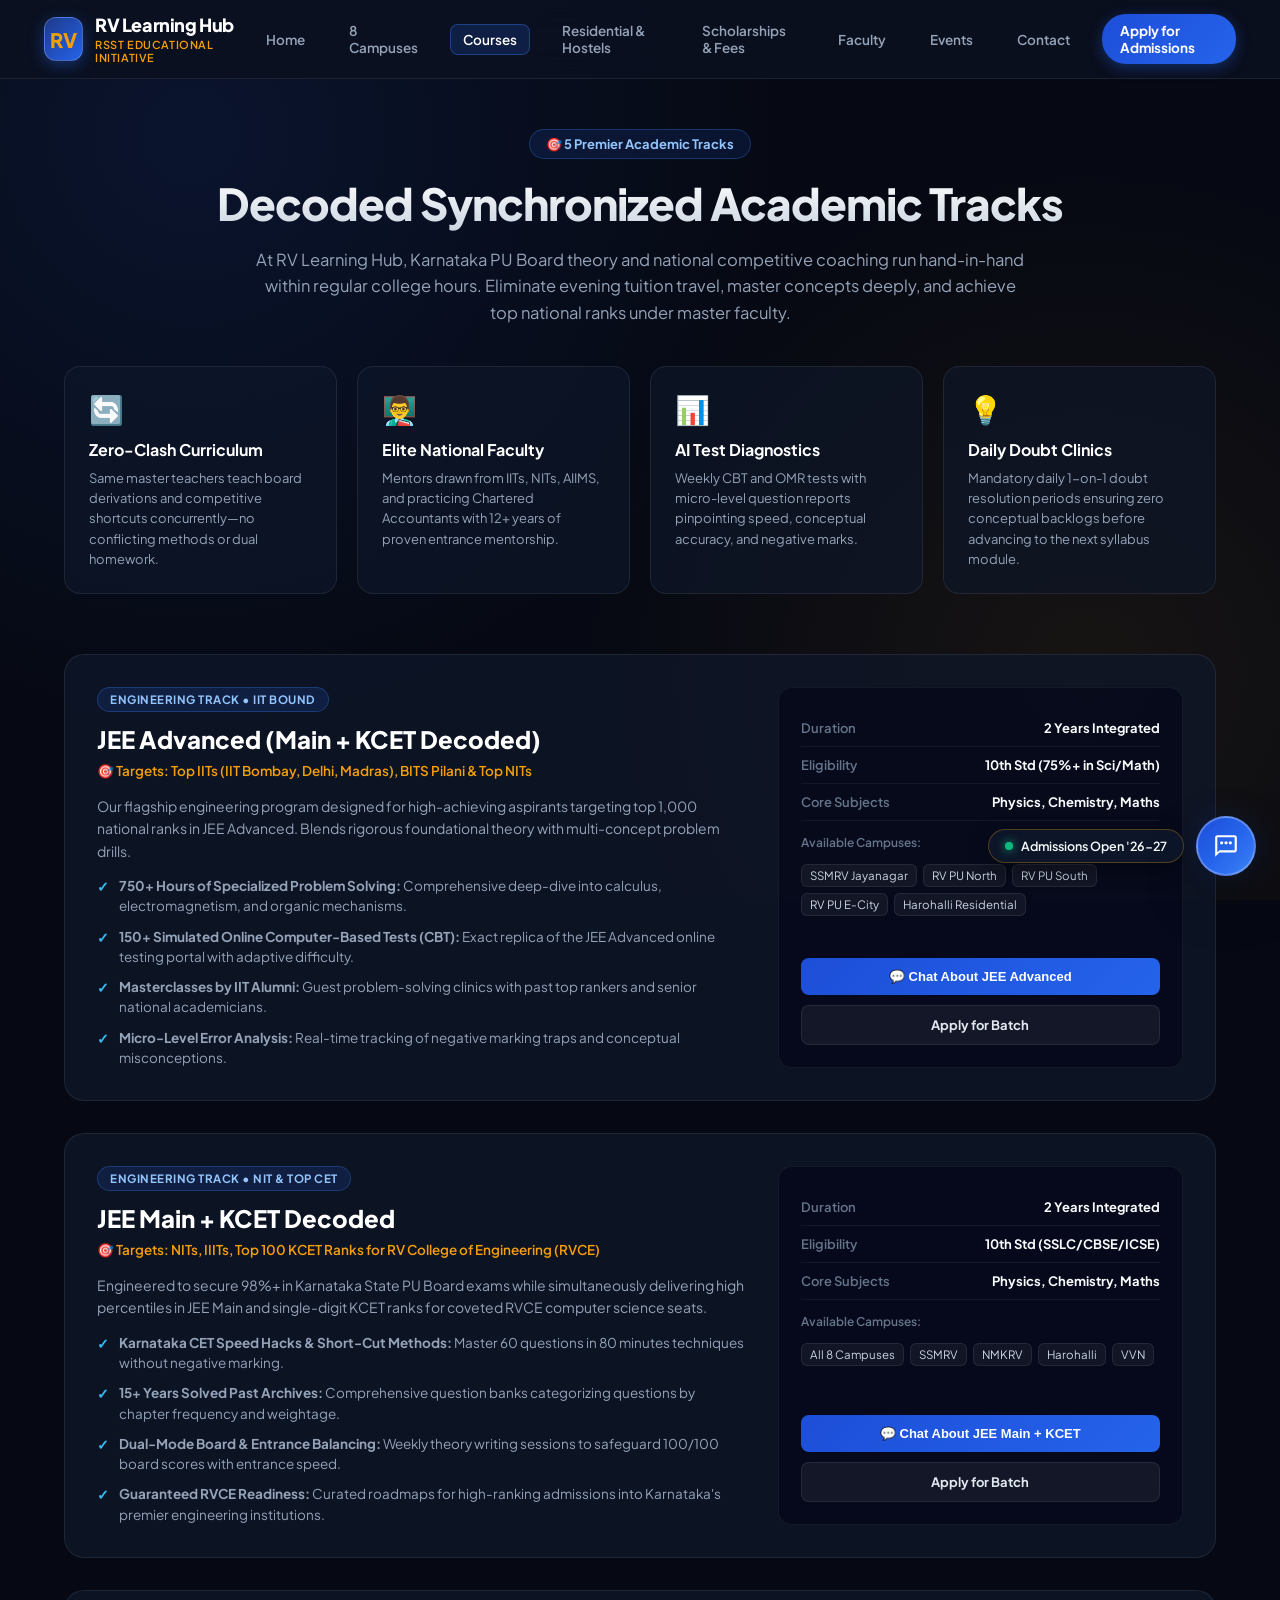
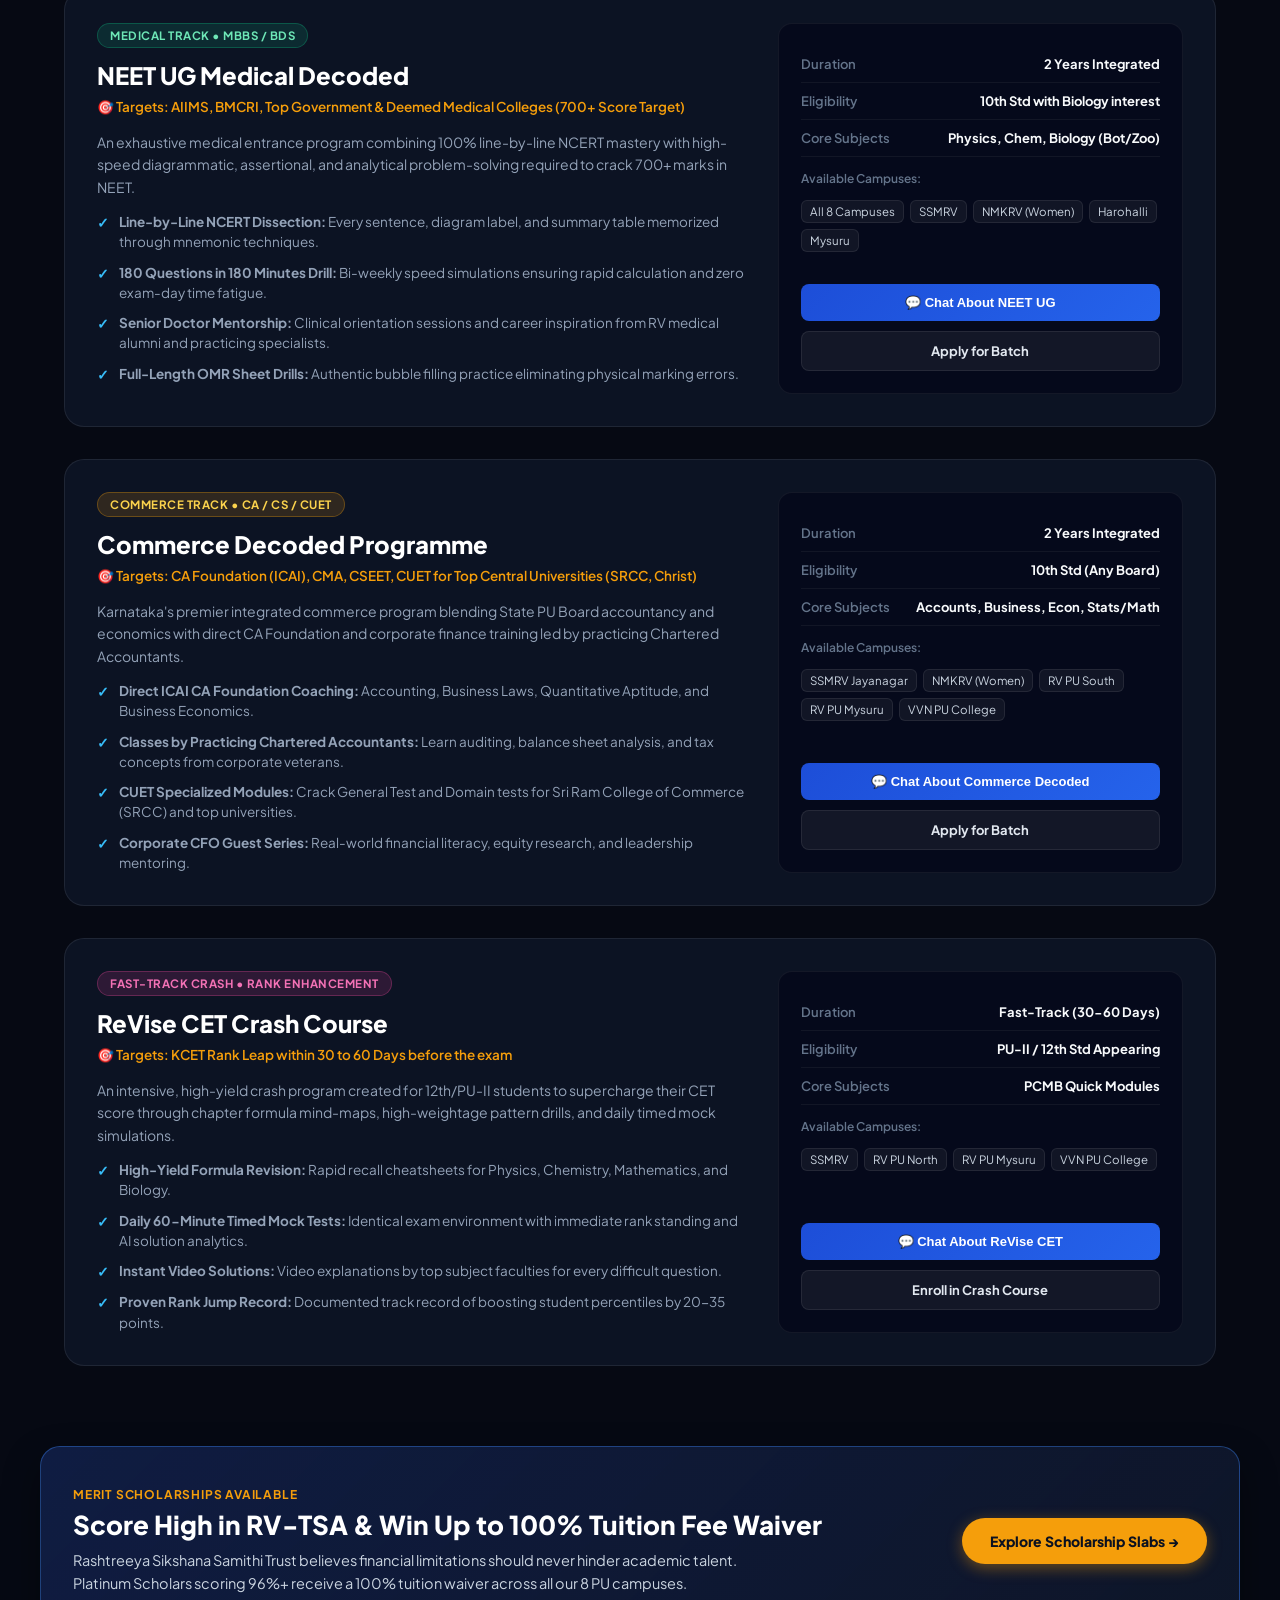
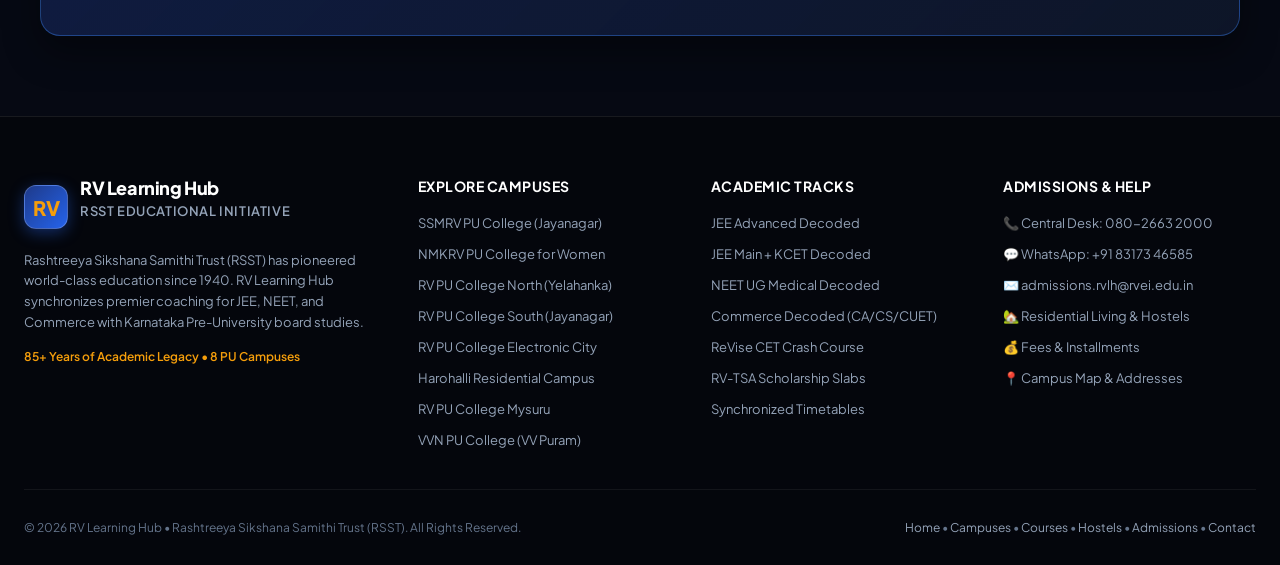
==== courses.html @ a3a0936d "RVLH Multi-Institute Chatbot - Complete build with 8 campuses, JEE/NEET/Commerce filtering, events, " ====
<!DOCTYPE html>
<html lang="en">
<head>
  <meta charset="UTF-8">
  <meta name="viewport" content="width=device-width, initial-scale=1.0">
  <title>Academic Coaching Tracks | RV Learning Hub (RSST)</title>
  <meta name="description" content="Explore RV Learning Hub integrated PU coaching tracks: JEE Advanced, JEE Main + KCET, NEET UG Medical, Commerce Decoded (CA/CS/CUET), and ReVise CET. Zero-clash synchronized curriculum across 8 PU campuses.">
  <link rel="preconnect" href="https://fonts.googleapis.com">
  <link rel="preconnect" href="https://fonts.gstatic.com" crossorigin>
  <link href="https://fonts.googleapis.com/css2?family=Plus+Jakarta+Sans:wght@300;400;500;600;700;800&display=swap" rel="stylesheet">
  
  <link rel="stylesheet" href="website-nav.css">
  <link rel="stylesheet" href="rvlh-chatbot.css?v=2.5">

  <style>
    * { margin: 0; padding: 0; box-sizing: border-box; }
    body {
      font-family: 'Plus Jakarta Sans', sans-serif;
      background: var(--site-bg);
      color: var(--site-text);
      min-height: 100vh;
      overflow-x: hidden;
    }

    .page-hero {
      max-width: 1200px;
      margin: 50px auto 30px auto;
      padding: 0 24px;
      text-align: center;
    }
    .page-hero-pill {
      display: inline-flex;
      align-items: center;
      gap: 8px;
      background: rgba(37, 99, 235, 0.12);
      border: 1px solid rgba(59, 130, 246, 0.3);
      color: #93c5fd;
      padding: 6px 16px;
      border-radius: 20px;
      font-size: 13px;
      font-weight: 700;
      margin-bottom: 16px;
    }
    .page-hero h1 {
      font-size: 44px;
      font-weight: 800;
      letter-spacing: -1px;
      margin-bottom: 16px;
      background: linear-gradient(180deg, #ffffff 0%, #cbd5e1 100%);
      -webkit-background-clip: text;
      -webkit-text-fill-color: transparent;
    }
    .page-hero p {
      max-width: 780px;
      margin: 0 auto;
      font-size: 16.5px;
      color: var(--site-text-muted);
      line-height: 1.6;
    }

    /* Pedagogy 4-Pillar Grid */
    .pedagogy-section {
      max-width: 1200px;
      margin: 40px auto 60px auto;
      padding: 0 24px;
    }
    .pedagogy-grid {
      display: grid;
      grid-template-columns: repeat(auto-fit, minmax(260px, 1fr));
      gap: 20px;
    }
    .pillar-card {
      background: rgba(15, 23, 42, 0.65);
      border: 1px solid var(--site-border);
      border-radius: 16px;
      padding: 24px;
      transition: all 0.25s ease;
    }
    .pillar-card:hover {
      border-color: rgba(59, 130, 246, 0.4);
      transform: translateY(-3px);
      box-shadow: 0 10px 25px rgba(0, 0, 0, 0.4);
    }
    .pillar-icon {
      font-size: 28px;
      margin-bottom: 12px;
    }
    .pillar-title {
      font-size: 16px;
      font-weight: 700;
      color: #fff;
      margin-bottom: 8px;
    }
    .pillar-desc {
      font-size: 13px;
      color: var(--site-text-muted);
      line-height: 1.55;
    }

    /* Courses List */
    .courses-section {
      max-width: 1200px;
      margin: 0 auto 80px auto;
      padding: 0 24px;
      display: flex;
      flex-direction: column;
      gap: 32px;
    }

    .course-card {
      background: rgba(15, 23, 42, 0.75);
      border: 1px solid var(--site-border);
      border-radius: 20px;
      padding: 32px;
      transition: all 0.3s ease;
      position: relative;
      overflow: hidden;
      display: grid;
      grid-template-columns: 1.6fr 1fr;
      gap: 32px;
    }
    .course-card:hover {
      border-color: rgba(59, 130, 246, 0.5);
      box-shadow: 0 16px 36px rgba(0, 0, 0, 0.5), 0 0 24px rgba(37, 99, 235, 0.15);
    }

    .course-badge-track {
      display: inline-flex;
      align-items: center;
      gap: 6px;
      padding: 4px 12px;
      border-radius: 20px;
      font-size: 11.5px;
      font-weight: 700;
      margin-bottom: 12px;
      text-transform: uppercase;
      letter-spacing: 0.5px;
    }
    .badge-engineering {
      background: rgba(37, 99, 235, 0.15);
      color: #93c5fd;
      border: 1px solid rgba(59, 130, 246, 0.3);
    }
    .badge-medical {
      background: rgba(16, 185, 129, 0.15);
      color: #6ee7b7;
      border: 1px solid rgba(16, 185, 129, 0.3);
    }
    .badge-commerce {
      background: rgba(245, 158, 11, 0.15);
      color: #fcd34d;
      border: 1px solid rgba(245, 158, 11, 0.3);
    }
    .badge-crash {
      background: rgba(236, 72, 153, 0.15);
      color: #f472b6;
      border: 1px solid rgba(236, 72, 153, 0.3);
    }

    .course-title {
      font-size: 24px;
      font-weight: 800;
      color: #fff;
      margin-bottom: 8px;
    }
    .course-targets {
      font-size: 13.5px;
      color: var(--site-accent);
      font-weight: 600;
      margin-bottom: 16px;
    }

    .feature-list {
      list-style: none;
      display: flex;
      flex-direction: column;
      gap: 10px;
      margin-top: 14px;
    }
    .feature-item {
      display: flex;
      align-items: flex-start;
      gap: 10px;
      font-size: 13.5px;
      color: var(--site-text-muted);
      line-height: 1.5;
    }
    .feature-bullet {
      color: #38bdf8;
      font-weight: 800;
      margin-top: 1px;
    }

    /* Course Sidebar Info */
    .course-sidebar {
      background: rgba(2, 6, 23, 0.6);
      border: 1px solid rgba(255, 255, 255, 0.06);
      border-radius: 14px;
      padding: 22px;
      display: flex;
      flex-direction: column;
      justify-content: space-between;
    }
    .meta-row {
      display: flex;
      justify-content: space-between;
      padding: 10px 0;
      border-bottom: 1px solid rgba(255, 255, 255, 0.05);
      font-size: 13px;
    }
    .meta-row:last-of-type { border-bottom: none; }
    .meta-label { color: var(--site-text-dim); font-weight: 600; }
    .meta-val { color: #f8fafc; font-weight: 700; text-align: right; }

    .campuses-tag-list {
      display: flex;
      flex-wrap: wrap;
      gap: 6px;
      margin: 14px 0;
    }
    .campus-mini-pill {
      background: rgba(255, 255, 255, 0.05);
      border: 1px solid rgba(255, 255, 255, 0.08);
      font-size: 11.5px;
      padding: 3px 8px;
      border-radius: 6px;
      color: #cbd5e1;
    }

    .course-action-buttons {
      display: flex;
      flex-direction: column;
      gap: 10px;
      margin-top: 18px;
    }
    .btn-course-chat {
      background: linear-gradient(135deg, #1d4ed8, #2563eb);
      color: #fff;
      padding: 11px;
      border-radius: 8px;
      font-size: 13px;
      font-weight: 700;
      border: none;
      cursor: pointer;
      display: flex;
      align-items: center;
      justify-content: center;
      gap: 8px;
      transition: all 0.2s;
    }
    .btn-course-chat:hover {
      background: linear-gradient(135deg, #2563eb, #3b82f6);
      box-shadow: 0 4px 14px rgba(37, 99, 235, 0.4);
    }
    .btn-course-apply {
      background: rgba(255, 255, 255, 0.06);
      border: 1px solid var(--site-border);
      color: #e2e8f0;
      padding: 11px;
      border-radius: 8px;
      font-size: 13px;
      font-weight: 700;
      text-decoration: none;
      text-align: center;
      transition: all 0.2s;
    }
    .btn-course-apply:hover {
      background: rgba(255, 255, 255, 0.12);
      color: #fff;
      border-color: rgba(255, 255, 255, 0.2);
    }

    /* Scholarship CTA Banner */
    .scholarship-banner {
      max-width: 1200px;
      margin: 40px auto 80px auto;
      padding: 40px 32px;
      background: linear-gradient(135deg, rgba(30, 58, 138, 0.4), rgba(15, 23, 42, 0.9));
      border: 1px solid rgba(59, 130, 246, 0.4);
      border-radius: 20px;
      display: flex;
      align-items: center;
      justify-content: space-between;
      gap: 24px;
      box-shadow: 0 16px 36px rgba(0, 0, 0, 0.4);
    }
    .scholarship-banner h3 {
      font-size: 26px;
      font-weight: 800;
      color: #fff;
      margin-bottom: 8px;
    }
    .scholarship-banner p {
      font-size: 14.5px;
      color: #cbd5e1;
      max-width: 700px;
      line-height: 1.6;
    }
    .btn-scholarship-cta {
      background: var(--site-accent);
      color: #0b1120;
      padding: 14px 28px;
      border-radius: 30px;
      font-weight: 800;
      text-decoration: none;
      font-size: 14px;
      white-space: nowrap;
      box-shadow: 0 4px 15px rgba(245, 158, 11, 0.4);
      transition: all 0.2s ease;
    }
    .btn-scholarship-cta:hover {
      background: #d97706;
      transform: translateY(-2px);
    }

    @media (max-width: 900px) {
      .course-card { grid-template-columns: 1fr; }
      .scholarship-banner { flex-direction: column; text-align: center; }
    }
    @media (max-width: 640px) {
      .page-hero h1 { font-size: 32px; }
      .course-card { padding: 20px; }
    }
  </style>
</head>
<body>

  <div class="ambient-bg"></div>

  <!-- Shared Header -->
  <header class="site-header">
    <div class="site-nav-container">
      <a href="index.html" class="site-logo-group">
        <div class="site-logo-badge">RV</div>
        <div class="site-logo-text">
          <div class="site-logo-title">RV Learning Hub</div>
          <p>RSST Educational Initiative</p>
        </div>
      </a>
      <nav class="site-nav-links">
        <a href="index.html" class="site-nav-link">Home</a>
        <a href="campuses.html" class="site-nav-link">8 Campuses</a>
        <a href="courses.html" class="site-nav-link active">Courses</a>
        <a href="hostels.html" class="site-nav-link">Residential & Hostels</a>
        <a href="admissions.html" class="site-nav-link">Scholarships & Fees</a>
        <a href="faculty.html" class="site-nav-link">Faculty</a>
        <a href="events.html" class="site-nav-link">Events</a>
        <a href="contact.html" class="site-nav-link">Contact</a>
        <a href="admissions.html#apply" class="site-nav-cta">Apply for Admissions</a>
      </nav>
      <button class="site-mobile-toggle" id="site-mobile-toggle" aria-label="Toggle Navigation">
        <svg width="22" height="22" viewBox="0 0 24 24" fill="none" stroke="currentColor" stroke-width="2.5"><line x1="3" y1="12" x2="21" y2="12"></line><line x1="3" y1="6" x2="21" y2="6"></line><line x1="3" y1="18" x2="21" y2="18"></line></svg>
      </button>
    </div>
  </header>

  <!-- Mobile Drawer -->
  <div class="site-mobile-drawer" id="site-mobile-drawer">
    <a href="index.html" class="site-nav-link">Home</a>
    <a href="campuses.html" class="site-nav-link">8 Campuses Directory</a>
    <a href="courses.html" class="site-nav-link active">Courses (JEE / NEET / Commerce)</a>
    <a href="hostels.html" class="site-nav-link">Residential & Hostels (Harohalli)</a>
    <a href="admissions.html" class="site-nav-link">Scholarships & Fees (RV-TSA)</a>
    <a href="faculty.html" class="site-nav-link">Faculty & Leadership</a>
    <a href="events.html" class="site-nav-link">Events & Calendar</a>
    <a href="contact.html" class="site-nav-link">Admissions Contact & Counseling</a>
    <a href="admissions.html#apply" class="site-nav-cta">Apply for Admissions</a>
  </div>

  <!-- Page Hero -->
  <section class="page-hero">
    <div class="page-hero-pill">
      <span>🎯 5 Premier Academic Tracks</span>
    </div>
    <h1>Decoded Synchronized Academic Tracks</h1>
    <p>
      At RV Learning Hub, Karnataka PU Board theory and national competitive coaching run hand-in-hand within regular college hours. 
      Eliminate evening tuition travel, master concepts deeply, and achieve top national ranks under master faculty.
    </p>
  </section>

  <!-- Pedagogy Pillars -->
  <section class="pedagogy-section">
    <div class="pedagogy-grid">
      <div class="pillar-card">
        <div class="pillar-icon">🔄</div>
        <div class="pillar-title">Zero-Clash Curriculum</div>
        <div class="pillar-desc">Same master teachers teach board derivations and competitive shortcuts concurrently—no conflicting methods or dual homework.</div>
      </div>
      <div class="pillar-card">
        <div class="pillar-icon">👨‍🏫</div>
        <div class="pillar-title">Elite National Faculty</div>
        <div class="pillar-desc">Mentors drawn from IITs, NITs, AIIMS, and practicing Chartered Accountants with 12+ years of proven entrance mentorship.</div>
      </div>
      <div class="pillar-card">
        <div class="pillar-icon">📊</div>
        <div class="pillar-title">AI Test Diagnostics</div>
        <div class="pillar-desc">Weekly CBT and OMR tests with micro-level question reports pinpointing speed, conceptual accuracy, and negative marks.</div>
      </div>
      <div class="pillar-card">
        <div class="pillar-icon">💡</div>
        <div class="pillar-title">Daily Doubt Clinics</div>
        <div class="pillar-desc">Mandatory daily 1-on-1 doubt resolution periods ensuring zero conceptual backlogs before advancing to the next syllabus module.</div>
      </div>
    </div>
  </section>

  <!-- Courses Container -->
  <section class="courses-section">

    <!-- 1. JEE Advanced Decoded -->
    <div class="course-card" id="jee_adv">
      <div>
        <span class="course-badge-track badge-engineering">Engineering Track &bull; IIT Bound</span>
        <h2 class="course-title">JEE Advanced (Main + KCET Decoded)</h2>
        <div class="course-targets">🎯 Targets: Top IITs (IIT Bombay, Delhi, Madras), BITS Pilani & Top NITs</div>
        <p style="font-size: 14px; color: var(--site-text-muted); line-height: 1.6;">
          Our flagship engineering program designed for high-achieving aspirants targeting top 1,000 national ranks in JEE Advanced. Blends rigorous foundational theory with multi-concept problem drills.
        </p>

        <ul class="feature-list">
          <li class="feature-item">
            <span class="feature-bullet">&#10003;</span>
            <span><strong>750+ Hours of Specialized Problem Solving:</strong> Comprehensive deep-dive into calculus, electromagnetism, and organic mechanisms.</span>
          </li>
          <li class="feature-item">
            <span class="feature-bullet">&#10003;</span>
            <span><strong>150+ Simulated Online Computer-Based Tests (CBT):</strong> Exact replica of the JEE Advanced online testing portal with adaptive difficulty.</span>
          </li>
          <li class="feature-item">
            <span class="feature-bullet">&#10003;</span>
            <span><strong>Masterclasses by IIT Alumni:</strong> Guest problem-solving clinics with past top rankers and senior national academicians.</span>
          </li>
          <li class="feature-item">
            <span class="feature-bullet">&#10003;</span>
            <span><strong>Micro-Level Error Analysis:</strong> Real-time tracking of negative marking traps and conceptual misconceptions.</span>
          </li>
        </ul>
      </div>

      <div class="course-sidebar">
        <div>
          <div class="meta-row">
            <span class="meta-label">Duration</span>
            <span class="meta-val">2 Years Integrated</span>
          </div>
          <div class="meta-row">
            <span class="meta-label">Eligibility</span>
            <span class="meta-val">10th Std (75%+ in Sci/Math)</span>
          </div>
          <div class="meta-row">
            <span class="meta-label">Core Subjects</span>
            <span class="meta-val">Physics, Chemistry, Maths</span>
          </div>
          <div style="margin-top: 14px; font-size: 12px; color: var(--site-text-dim); font-weight: 600;">Available Campuses:</div>
          <div class="campuses-tag-list">
            <span class="campus-mini-pill">SSMRV Jayanagar</span>
            <span class="campus-mini-pill">RV PU North</span>
            <span class="campus-mini-pill">RV PU South</span>
            <span class="campus-mini-pill">RV PU E-City</span>
            <span class="campus-mini-pill">Harohalli Residential</span>
          </div>
        </div>

        <div class="course-action-buttons">
          <button class="btn-course-chat" onclick="openChatWithCourse('jee_adv')">
            <span>💬 Chat About JEE Advanced</span>
          </button>
          <a href="admissions.html#apply" class="btn-course-apply">Apply for Batch</a>
        </div>
      </div>
    </div>

    <!-- 2. JEE Main + KCET Decoded -->
    <div class="course-card" id="jee_main">
      <div>
        <span class="course-badge-track badge-engineering">Engineering Track &bull; NIT & Top CET</span>
        <h2 class="course-title">JEE Main + KCET Decoded</h2>
        <div class="course-targets">🎯 Targets: NITs, IIITs, Top 100 KCET Ranks for RV College of Engineering (RVCE)</div>
        <p style="font-size: 14px; color: var(--site-text-muted); line-height: 1.6;">
          Engineered to secure 98%+ in Karnataka State PU Board exams while simultaneously delivering high percentiles in JEE Main and single-digit KCET ranks for coveted RVCE computer science seats.
        </p>

        <ul class="feature-list">
          <li class="feature-item">
            <span class="feature-bullet">&#10003;</span>
            <span><strong>Karnataka CET Speed Hacks & Short-Cut Methods:</strong> Master 60 questions in 80 minutes techniques without negative marking.</span>
          </li>
          <li class="feature-item">
            <span class="feature-bullet">&#10003;</span>
            <span><strong>15+ Years Solved Past Archives:</strong> Comprehensive question banks categorizing questions by chapter frequency and weightage.</span>
          </li>
          <li class="feature-item">
            <span class="feature-bullet">&#10003;</span>
            <span><strong>Dual-Mode Board & Entrance Balancing:</strong> Weekly theory writing sessions to safeguard 100/100 board scores with entrance speed.</span>
          </li>
          <li class="feature-item">
            <span class="feature-bullet">&#10003;</span>
            <span><strong>Guaranteed RVCE Readiness:</strong> Curated roadmaps for high-ranking admissions into Karnataka's premier engineering institutions.</span>
          </li>
        </ul>
      </div>

      <div class="course-sidebar">
        <div>
          <div class="meta-row">
            <span class="meta-label">Duration</span>
            <span class="meta-val">2 Years Integrated</span>
          </div>
          <div class="meta-row">
            <span class="meta-label">Eligibility</span>
            <span class="meta-val">10th Std (SSLC/CBSE/ICSE)</span>
          </div>
          <div class="meta-row">
            <span class="meta-label">Core Subjects</span>
            <span class="meta-val">Physics, Chemistry, Maths</span>
          </div>
          <div style="margin-top: 14px; font-size: 12px; color: var(--site-text-dim); font-weight: 600;">Available Campuses:</div>
          <div class="campuses-tag-list">
            <span class="campus-mini-pill">All 8 Campuses</span>
            <span class="campus-mini-pill">SSMRV</span>
            <span class="campus-mini-pill">NMKRV</span>
            <span class="campus-mini-pill">Harohalli</span>
            <span class="campus-mini-pill">VVN</span>
          </div>
        </div>

        <div class="course-action-buttons">
          <button class="btn-course-chat" onclick="openChatWithCourse('jee_main')">
            <span>💬 Chat About JEE Main + KCET</span>
          </button>
          <a href="admissions.html#apply" class="btn-course-apply">Apply for Batch</a>
        </div>
      </div>
    </div>

    <!-- 3. NEET UG Decoded -->
    <div class="course-card" id="neet_ug">
      <div>
        <span class="course-badge-track badge-medical">Medical Track &bull; MBBS / BDS</span>
        <h2 class="course-title">NEET UG Medical Decoded</h2>
        <div class="course-targets">🎯 Targets: AIIMS, BMCRI, Top Government & Deemed Medical Colleges (700+ Score Target)</div>
        <p style="font-size: 14px; color: var(--site-text-muted); line-height: 1.6;">
          An exhaustive medical entrance program combining 100% line-by-line NCERT mastery with high-speed diagrammatic, assertional, and analytical problem-solving required to crack 700+ marks in NEET.
        </p>

        <ul class="feature-list">
          <li class="feature-item">
            <span class="feature-bullet">&#10003;</span>
            <span><strong>Line-by-Line NCERT Dissection:</strong> Every sentence, diagram label, and summary table memorized through mnemonic techniques.</span>
          </li>
          <li class="feature-item">
            <span class="feature-bullet">&#10003;</span>
            <span><strong>180 Questions in 180 Minutes Drill:</strong> Bi-weekly speed simulations ensuring rapid calculation and zero exam-day time fatigue.</span>
          </li>
          <li class="feature-item">
            <span class="feature-bullet">&#10003;</span>
            <span><strong>Senior Doctor Mentorship:</strong> Clinical orientation sessions and career inspiration from RV medical alumni and practicing specialists.</span>
          </li>
          <li class="feature-item">
            <span class="feature-bullet">&#10003;</span>
            <span><strong>Full-Length OMR Sheet Drills:</strong> Authentic bubble filling practice eliminating physical marking errors.</span>
          </li>
        </ul>
      </div>

      <div class="course-sidebar">
        <div>
          <div class="meta-row">
            <span class="meta-label">Duration</span>
            <span class="meta-val">2 Years Integrated</span>
          </div>
          <div class="meta-row">
            <span class="meta-label">Eligibility</span>
            <span class="meta-val">10th Std with Biology interest</span>
          </div>
          <div class="meta-row">
            <span class="meta-label">Core Subjects</span>
            <span class="meta-val">Physics, Chem, Biology (Bot/Zoo)</span>
          </div>
          <div style="margin-top: 14px; font-size: 12px; color: var(--site-text-dim); font-weight: 600;">Available Campuses:</div>
          <div class="campuses-tag-list">
            <span class="campus-mini-pill">All 8 Campuses</span>
            <span class="campus-mini-pill">SSMRV</span>
            <span class="campus-mini-pill">NMKRV (Women)</span>
            <span class="campus-mini-pill">Harohalli</span>
            <span class="campus-mini-pill">Mysuru</span>
          </div>
        </div>

        <div class="course-action-buttons">
          <button class="btn-course-chat" onclick="openChatWithCourse('neet_ug')">
            <span>💬 Chat About NEET UG</span>
          </button>
          <a href="admissions.html#apply" class="btn-course-apply">Apply for Batch</a>
        </div>
      </div>
    </div>

    <!-- 4. Commerce Decoded Programme -->
    <div class="course-card" id="commerce">
      <div>
        <span class="course-badge-track badge-commerce">Commerce Track &bull; CA / CS / CUET</span>
        <h2 class="course-title">Commerce Decoded Programme</h2>
        <div class="course-targets">🎯 Targets: CA Foundation (ICAI), CMA, CSEET, CUET for Top Central Universities (SRCC, Christ)</div>
        <p style="font-size: 14px; color: var(--site-text-muted); line-height: 1.6;">
          Karnataka's premier integrated commerce program blending State PU Board accountancy and economics with direct CA Foundation and corporate finance training led by practicing Chartered Accountants.
        </p>

        <ul class="feature-list">
          <li class="feature-item">
            <span class="feature-bullet">&#10003;</span>
            <span><strong>Direct ICAI CA Foundation Coaching:</strong> Accounting, Business Laws, Quantitative Aptitude, and Business Economics.</span>
          </li>
          <li class="feature-item">
            <span class="feature-bullet">&#10003;</span>
            <span><strong>Classes by Practicing Chartered Accountants:</strong> Learn auditing, balance sheet analysis, and tax concepts from corporate veterans.</span>
          </li>
          <li class="feature-item">
            <span class="feature-bullet">&#10003;</span>
            <span><strong>CUET Specialized Modules:</strong> Crack General Test and Domain tests for Sri Ram College of Commerce (SRCC) and top universities.</span>
          </li>
          <li class="feature-item">
            <span class="feature-bullet">&#10003;</span>
            <span><strong>Corporate CFO Guest Series:</strong> Real-world financial literacy, equity research, and leadership mentoring.</span>
          </li>
        </ul>
      </div>

      <div class="course-sidebar">
        <div>
          <div class="meta-row">
            <span class="meta-label">Duration</span>
            <span class="meta-val">2 Years Integrated</span>
          </div>
          <div class="meta-row">
            <span class="meta-label">Eligibility</span>
            <span class="meta-val">10th Std (Any Board)</span>
          </div>
          <div class="meta-row">
            <span class="meta-label">Core Subjects</span>
            <span class="meta-val">Accounts, Business, Econ, Stats/Math</span>
          </div>
          <div style="margin-top: 14px; font-size: 12px; color: var(--site-text-dim); font-weight: 600;">Available Campuses:</div>
          <div class="campuses-tag-list">
            <span class="campus-mini-pill">SSMRV Jayanagar</span>
            <span class="campus-mini-pill">NMKRV (Women)</span>
            <span class="campus-mini-pill">RV PU South</span>
            <span class="campus-mini-pill">RV PU Mysuru</span>
            <span class="campus-mini-pill">VVN PU College</span>
          </div>
        </div>

        <div class="course-action-buttons">
          <button class="btn-course-chat" onclick="openChatWithCourse('commerce')">
            <span>💬 Chat About Commerce Decoded</span>
          </button>
          <a href="admissions.html#apply" class="btn-course-apply">Apply for Batch</a>
        </div>
      </div>
    </div>

    <!-- 5. ReVise CET Crash Course -->
    <div class="course-card" id="revise_cet">
      <div>
        <span class="course-badge-track badge-crash">Fast-Track Crash &bull; Rank Enhancement</span>
        <h2 class="course-title">ReVise CET Crash Course</h2>
        <div class="course-targets">🎯 Targets: KCET Rank Leap within 30 to 60 Days before the exam</div>
        <p style="font-size: 14px; color: var(--site-text-muted); line-height: 1.6;">
          An intensive, high-yield crash program created for 12th/PU-II students to supercharge their CET score through chapter formula mind-maps, high-weightage pattern drills, and daily timed mock simulations.
        </p>

        <ul class="feature-list">
          <li class="feature-item">
            <span class="feature-bullet">&#10003;</span>
            <span><strong>High-Yield Formula Revision:</strong> Rapid recall cheatsheets for Physics, Chemistry, Mathematics, and Biology.</span>
          </li>
          <li class="feature-item">
            <span class="feature-bullet">&#10003;</span>
            <span><strong>Daily 60-Minute Timed Mock Tests:</strong> Identical exam environment with immediate rank standing and AI solution analytics.</span>
          </li>
          <li class="feature-item">
            <span class="feature-bullet">&#10003;</span>
            <span><strong>Instant Video Solutions:</strong> Video explanations by top subject faculties for every difficult question.</span>
          </li>
          <li class="feature-item">
            <span class="feature-bullet">&#10003;</span>
            <span><strong>Proven Rank Jump Record:</strong> Documented track record of boosting student percentiles by 20-35 points.</span>
          </li>
        </ul>
      </div>

      <div class="course-sidebar">
        <div>
          <div class="meta-row">
            <span class="meta-label">Duration</span>
            <span class="meta-val">Fast-Track (30-60 Days)</span>
          </div>
          <div class="meta-row">
            <span class="meta-label">Eligibility</span>
            <span class="meta-val">PU-II / 12th Std Appearing</span>
          </div>
          <div class="meta-row">
            <span class="meta-label">Core Subjects</span>
            <span class="meta-val">PCMB Quick Modules</span>
          </div>
          <div style="margin-top: 14px; font-size: 12px; color: var(--site-text-dim); font-weight: 600;">Available Campuses:</div>
          <div class="campuses-tag-list">
            <span class="campus-mini-pill">SSMRV</span>
            <span class="campus-mini-pill">RV PU North</span>
            <span class="campus-mini-pill">RV PU Mysuru</span>
            <span class="campus-mini-pill">VVN PU College</span>
          </div>
        </div>

        <div class="course-action-buttons">
          <button class="btn-course-chat" onclick="openChatWithCourse('revise_cet')">
            <span>💬 Chat About ReVise CET</span>
          </button>
          <a href="admissions.html#apply" class="btn-course-apply">Enroll in Crash Course</a>
        </div>
      </div>
    </div>

  </section>

  <!-- Scholarship CTA Banner -->
  <section class="scholarship-banner">
    <div>
      <div style="font-size: 12px; font-weight: 700; color: var(--site-accent); text-transform: uppercase; letter-spacing: 0.8px; margin-bottom: 6px;">
        Merit Scholarships Available
      </div>
      <h3>Score High in RV-TSA & Win Up to 100% Tuition Fee Waiver</h3>
      <p>
        Rashtreeya Sikshana Samithi Trust believes financial limitations should never hinder academic talent. 
        Platinum Scholars scoring 96%+ receive a 100% tuition waiver across all our 8 PU campuses.
      </p>
    </div>
    <a href="admissions.html#scholarships" class="btn-scholarship-cta">Explore Scholarship Slabs &rarr;</a>
  </section>

  <!-- Unified Footer -->
  <footer class="site-footer">
    <div class="site-footer-container">
      <div class="site-footer-brand">
        <div class="site-logo-group" style="margin-bottom: 12px;">
          <div class="site-logo-badge">RV</div>
          <div class="site-logo-text">
            <div class="site-logo-title">RV Learning Hub</div>
            <p>RSST Educational Initiative</p>
          </div>
        </div>
        <p>
          Rashtreeya Sikshana Samithi Trust (RSST) has pioneered world-class education since 1940. 
          RV Learning Hub synchronizes premier coaching for JEE, NEET, and Commerce with Karnataka Pre-University board studies.
        </p>
        <div class="site-footer-trust">85+ Years of Academic Legacy &bull; 8 PU Campuses</div>
      </div>
      <div class="site-footer-col">
        <h5>Explore Campuses</h5>
        <ul>
          <li><a href="campuses.html#ssmrv">SSMRV PU College (Jayanagar)</a></li>
          <li><a href="campuses.html#nmkrv">NMKRV PU College for Women</a></li>
          <li><a href="campuses.html#rv_north">RV PU College North (Yelahanka)</a></li>
          <li><a href="campuses.html#rv_south">RV PU College South (Jayanagar)</a></li>
          <li><a href="campuses.html#rv_ecity">RV PU College Electronic City</a></li>
          <li><a href="campuses.html#rv_harohalli">Harohalli Residential Campus</a></li>
          <li><a href="campuses.html#rv_mysuru">RV PU College Mysuru</a></li>
          <li><a href="campuses.html#vvn">VVN PU College (VV Puram)</a></li>
        </ul>
      </div>
      <div class="site-footer-col">
        <h5>Academic Tracks</h5>
        <ul>
          <li><a href="courses.html#jee_adv">JEE Advanced Decoded</a></li>
          <li><a href="courses.html#jee_main">JEE Main + KCET Decoded</a></li>
          <li><a href="courses.html#neet_ug">NEET UG Medical Decoded</a></li>
          <li><a href="courses.html#commerce">Commerce Decoded (CA/CS/CUET)</a></li>
          <li><a href="courses.html#revise_cet">ReVise CET Crash Course</a></li>
          <li><a href="admissions.html#scholarships">RV-TSA Scholarship Slabs</a></li>
          <li><a href="hostels.html#schedule">Synchronized Timetables</a></li>
        </ul>
      </div>
      <div class="site-footer-col">
        <h5>Admissions & Help</h5>
        <ul>
          <li><a href="tel:08026632000">📞 Central Desk: 080-2663 2000</a></li>
          <li><a href="https://wa.me/918317346585">💬 WhatsApp: +91 83173 46585</a></li>
          <li><a href="mailto:admissions.rvlh@rvei.edu.in">✉️ admissions.rvlh@rvei.edu.in</a></li>
          <li><a href="hostels.html">🏡 Residential Living & Hostels</a></li>
          <li><a href="admissions.html">💰 Fees & Installments</a></li>
          <li><a href="contact.html">📍 Campus Map & Addresses</a></li>
        </ul>
      </div>
    </div>
    <div class="site-footer-bottom">
      <div>&copy; 2026 RV Learning Hub &bull; Rashtreeya Sikshana Samithi Trust (RSST). All Rights Reserved.</div>
      <div>
        <a href="index.html">Home</a> &bull;
        <a href="campuses.html">Campuses</a> &bull;
        <a href="courses.html">Courses</a> &bull;
        <a href="hostels.html">Hostels</a> &bull;
        <a href="admissions.html">Admissions</a> &bull;
        <a href="contact.html">Contact</a>
      </div>
    </div>
  </footer>

  <!-- Scripts -->
  <script src="website-nav.js"></script>

  <!-- RVLH Chatbot Widget Scripts -->
  <script src="rvlh-knowledge-base.js?v=2.5"></script>
  <script src="telemetry.js?v=2.5"></script>
  <script src="rvlh-engine.js?v=2.5"></script>
  <script src="rvlh-chatbot.js?v=2.5"></script>

</body>
</html>
---- website-nav.css ----
/* ==========================================================================
   RVLH Website Common Navigation & Footer Stylesheet
   Executive Dark Theme with High-Contrast Typography & Glassmorphism
   ========================================================================== */

:root {
  --site-primary: #2563eb;
  --site-primary-hover: #1d4ed8;
  --site-accent: #f59e0b;
  --site-accent-hover: #d97706;
  --site-bg: #060913;
  --site-surface: #0b1120;
  --site-card: rgba(17, 24, 39, 0.7);
  --site-border: rgba(255, 255, 255, 0.08);
  --site-text: #f8fafc;
  --site-text-muted: #94a3b8;
  --site-text-dim: #64748b;
}

/* --- Ambient Glow Background --- */
.ambient-bg {
  position: fixed;
  top: 0; left: 0; width: 100%; height: 100%;
  z-index: -1;
  background: 
    radial-gradient(circle at 15% 15%, rgba(37, 99, 235, 0.12) 0%, transparent 45%),
    radial-gradient(circle at 85% 75%, rgba(245, 158, 11, 0.07) 0%, transparent 40%),
    #060913;
  pointer-events: none;
}

/* --- Sticky Header Navigation --- */
header.site-header {
  border-bottom: 1px solid var(--site-border);
  background: rgba(11, 17, 32, 0.92);
  backdrop-filter: blur(16px);
  position: sticky;
  top: 0;
  z-index: 1000;
  transition: all 0.25s ease;
}

.site-nav-container {
  max-width: 1240px;
  margin: 0 auto;
  padding: 14px 24px;
  display: flex;
  align-items: center;
  justify-content: space-between;
}

.site-logo-group {
  display: flex;
  align-items: center;
  gap: 12px;
  text-decoration: none;
  color: var(--site-text);
}

.site-logo-badge {
  width: 44px;
  height: 44px;
  background: linear-gradient(135deg, #1e3a8a, #2563eb);
  border-radius: 12px;
  display: flex;
  align-items: center;
  justify-content: center;
  font-weight: 800;
  color: var(--site-accent);
  font-size: 20px;
  box-shadow: 0 4px 15px rgba(37, 99, 235, 0.4);
  border: 1px solid rgba(255, 255, 255, 0.2);
}

.site-logo-text h1, .site-logo-text .site-logo-title {
  font-size: 18px;
  font-weight: 800;
  letter-spacing: -0.4px;
  color: #fff;
  line-height: 1.2;
}

.site-logo-text p {
  font-size: 11px;
  color: var(--site-accent);
  font-weight: 600;
  text-transform: uppercase;
  letter-spacing: 0.6px;
  line-height: 1.2;
  margin-top: 2px;
}

/* Nav Links */
.site-nav-links {
  display: flex;
  align-items: center;
  gap: 20px;
}

.site-nav-link {
  color: var(--site-text-muted);
  text-decoration: none;
  font-size: 13.5px;
  font-weight: 600;
  transition: all 0.2s ease;
  padding: 6px 12px;
  border-radius: 8px;
}

.site-nav-link:hover {
  color: #fff;
  background: rgba(255, 255, 255, 0.05);
}

.site-nav-link.active {
  color: #fff;
  background: rgba(37, 99, 235, 0.18);
  border: 1px solid rgba(59, 130, 246, 0.35);
}

.site-nav-cta {
  background: linear-gradient(135deg, #1d4ed8, #2563eb);
  color: #fff !important;
  padding: 8px 18px;
  border-radius: 24px;
  font-size: 13.5px;
  font-weight: 700;
  text-decoration: none;
  transition: all 0.2s ease;
  box-shadow: 0 4px 14px rgba(37, 99, 235, 0.35);
  display: inline-flex;
  align-items: center;
  gap: 6px;
}

.site-nav-cta:hover {
  background: linear-gradient(135deg, #2563eb, #3b82f6);
  transform: translateY(-1px);
  box-shadow: 0 6px 20px rgba(37, 99, 235, 0.5);
}

/* Mobile Hamburger Toggle */
.site-mobile-toggle {
  display: none;
  background: transparent;
  border: 1px solid var(--site-border);
  border-radius: 8px;
  width: 40px;
  height: 40px;
  color: #fff;
  cursor: pointer;
  align-items: center;
  justify-content: center;
}

/* Mobile Drawer Overlay */
.site-mobile-drawer {
  position: fixed;
  top: 72px;
  left: 0;
  width: 100%;
  background: rgba(11, 17, 32, 0.98);
  backdrop-filter: blur(20px);
  border-bottom: 1px solid var(--site-border);
  padding: 20px 24px;
  display: flex;
  flex-direction: column;
  gap: 12px;
  transform: translateY(-120%);
  transition: transform 0.3s cubic-bezier(0.16, 1, 0.3, 1);
  z-index: 999;
}

.site-mobile-drawer.open {
  transform: translateY(0);
}

.site-mobile-drawer .site-nav-link {
  font-size: 15px;
  padding: 10px 14px;
  display: block;
}

.site-mobile-drawer .site-nav-cta {
  text-align: center;
  justify-content: center;
  margin-top: 8px;
}

/* --- Unified Footer --- */
footer.site-footer {
  border-top: 1px solid var(--site-border);
  background: #04060c;
  padding: 60px 24px 30px 24px;
  margin-top: 80px;
}

.site-footer-container {
  max-width: 1240px;
  margin: 0 auto;
  display: grid;
  grid-template-columns: 1.4fr 1fr 1fr 1fr;
  gap: 40px;
  padding-bottom: 40px;
  border-bottom: 1px solid rgba(255, 255, 255, 0.06);
}

.site-footer-brand h4 {
  font-size: 18px;
  font-weight: 800;
  color: #fff;
  margin-bottom: 8px;
}

.site-footer-brand p {
  font-size: 13px;
  color: var(--site-text-muted);
  line-height: 1.6;
  margin-bottom: 16px;
}

.site-footer-trust {
  font-size: 12px;
  color: var(--site-accent);
  font-weight: 600;
}

.site-footer-col h5 {
  font-size: 14px;
  font-weight: 700;
  color: #fff;
  text-transform: uppercase;
  letter-spacing: 0.5px;
  margin-bottom: 16px;
}

.site-footer-col ul {
  list-style: none;
  display: flex;
  flex-direction: column;
  gap: 10px;
}

.site-footer-col a {
  color: var(--site-text-muted);
  text-decoration: none;
  font-size: 13px;
  transition: color 0.2s ease;
}

.site-footer-col a:hover {
  color: var(--site-primary-light);
}

.site-footer-bottom {
  max-width: 1240px;
  margin: 30px auto 0 auto;
  display: flex;
  align-items: center;
  justify-content: space-between;
  font-size: 12px;
  color: var(--site-text-dim);
}

.site-footer-bottom a {
  color: var(--site-text-muted);
  text-decoration: none;
}
.site-footer-bottom a:hover {
  color: #fff;
}

@media (max-width: 960px) {
  .site-nav-links { display: none; }
  .site-mobile-toggle { display: flex; }
  .site-footer-container {
    grid-template-columns: 1fr 1fr;
    gap: 30px;
  }
}

@media (max-width: 640px) {
  .site-footer-container {
    grid-template-columns: 1fr;
    gap: 30px;
  }
  .site-footer-bottom {
    flex-direction: column;
    gap: 12px;
    text-align: center;
  }
}
---- rvlh-chatbot.css ----
/* ==========================================================================
   RVLH Multi-Institute Chatbot Styling - Executive RSST Pro Edition
   Brand Colors: Midnight Obsidian (#060913), Royal Blue (#2563eb), Gold (#f59e0b)
   Features: Glassmorphism, Zero-Scrollbar Card Carousel with Nav Arrows,
             Frosted Action Chips, Widescreen Command Center, Rich Markdown
   ========================================================================== */

@import url('https://fonts.googleapis.com/css2?family=Plus+Jakarta+Sans:wght@300;400;500;600;700;800&display=swap');

:root {
  --rvlh-primary: #2563eb;
  --rvlh-primary-hover: #1d4ed8;
  --rvlh-primary-light: #60a5fa;
  --rvlh-primary-glow: rgba(37, 99, 235, 0.35);
  
  --rvlh-accent: #f59e0b;
  --rvlh-accent-hover: #d97706;
  --rvlh-accent-light: #fbbf24;
  --rvlh-accent-glow: rgba(245, 158, 11, 0.25);
  
  --rvlh-bg-deep: #060913;
  --rvlh-bg-surface: #0b1120;
  --rvlh-bg-card: rgba(17, 24, 39, 0.8);
  --rvlh-bg-card-hover: rgba(30, 41, 59, 0.85);
  
  --rvlh-border: rgba(255, 255, 255, 0.09);
  --rvlh-border-hover: rgba(255, 255, 255, 0.2);
  --rvlh-border-active: rgba(59, 130, 246, 0.5);
  
  --rvlh-text: #f8fafc;
  --rvlh-text-muted: #94a3b8;
  --rvlh-text-dim: #64748b;
  
  --rvlh-success: #10b981;
  --rvlh-danger: #ef4444;
  
  --rvlh-shadow: 0 25px 60px -15px rgba(0, 0, 0, 0.8), 0 0 35px rgba(37, 99, 235, 0.15);
  --rvlh-radius: 20px;
}

#rvlh-widget-root *,
#rvlh-widget-root *::before,
#rvlh-widget-root *::after {
  box-sizing: border-box;
  font-family: 'Plus Jakarta Sans', system-ui, -apple-system, sans-serif;
}

#rvlh-widget-root h1,
#rvlh-widget-root h2,
#rvlh-widget-root h3,
#rvlh-widget-root h4,
#rvlh-widget-root button,
#rvlh-widget-root input,
#rvlh-widget-root form {
  margin: 0;
  padding: 0;
}

/* ==========================================================================
   1. Floating Action Launcher Button (FAB)
   ========================================================================== */
.rvlh-fab-container {
  position: fixed;
  bottom: 24px;
  right: 24px;
  z-index: 999990;
  display: flex;
  align-items: center;
  gap: 12px;
  transition: all 0.25s cubic-bezier(0.16, 1, 0.3, 1);
}

body.rvlh-chat-open .rvlh-fab-container {
  opacity: 0;
  pointer-events: none;
  transform: scale(0.85);
}

.rvlh-fab-badge {
  background: rgba(15, 23, 42, 0.92);
  backdrop-filter: blur(14px);
  color: var(--rvlh-text);
  padding: 8px 16px;
  border-radius: 30px;
  font-size: 12.5px;
  font-weight: 600;
  border: 1px solid rgba(245, 158, 11, 0.3);
  box-shadow: 0 6px 20px rgba(0, 0, 0, 0.35);
  display: flex;
  align-items: center;
  gap: 8px;
  cursor: pointer;
  animation: rvlhSlideIn 0.4s cubic-bezier(0.16, 1, 0.3, 1);
  transition: all 0.25s ease;
  user-select: none;
}

.rvlh-fab-badge:hover {
  transform: translateY(-2px);
  border-color: var(--rvlh-accent);
  box-shadow: 0 8px 25px var(--rvlh-accent-glow);
}

.rvlh-fab-badge-dot {
  width: 8px;
  height: 8px;
  background: var(--rvlh-success);
  border-radius: 50%;
  box-shadow: 0 0 10px var(--rvlh-success);
  animation: rvlhPulse 2s infinite;
}

.rvlh-fab-btn {
  width: 60px;
  height: 60px;
  border-radius: 50%;
  background: linear-gradient(135deg, #1d4ed8, #2563eb, #3b82f6);
  border: 2px solid rgba(255, 255, 255, 0.25);
  color: #fff;
  display: flex;
  align-items: center;
  justify-content: center;
  cursor: pointer;
  box-shadow: var(--rvlh-shadow);
  transition: all 0.3s cubic-bezier(0.34, 1.56, 0.64, 1);
  position: relative;
  outline: none;
}

.rvlh-fab-btn:hover {
  transform: scale(1.08) translateY(-2px);
  box-shadow: 0 18px 36px rgba(37, 99, 235, 0.5);
}

.rvlh-fab-btn svg {
  width: 26px;
  height: 26px;
  fill: currentColor;
  transition: transform 0.25s ease;
}

/* ==========================================================================
   2. Main Chat Container Window
   ========================================================================== */
.rvlh-chat-window {
  position: fixed;
  bottom: 24px;
  right: 24px;
  width: 440px;
  height: 640px;
  max-height: calc(100vh - 40px);
  background: radial-gradient(130% 120% at 50% 0%, #0d1527 0%, #060913 100%);
  border-radius: var(--rvlh-radius);
  border: 1px solid var(--rvlh-border);
  box-shadow: 0 25px 60px rgba(0, 0, 0, 0.7), 0 0 35px rgba(37, 99, 235, 0.18);
  display: flex;
  flex-direction: column;
  overflow: hidden;
  z-index: 999999;
  opacity: 0;
  pointer-events: none;
  transform: translateY(18px) scale(0.97);
  transition: all 0.35s cubic-bezier(0.16, 1, 0.3, 1);
  backdrop-filter: blur(20px);
}

.rvlh-chat-window.open {
  opacity: 1;
  pointer-events: auto;
  transform: translateY(0) scale(1);
}

/* Widescreen Command Center Mode */
.rvlh-chat-window.expanded {
  width: 820px;
  height: 720px;
  max-height: calc(100vh - 40px);
  bottom: 24px;
  right: 24px;
}

/* ==========================================================================
   3. Header Section
   ========================================================================== */
.rvlh-chat-header {
  padding: 16px 20px;
  background: rgba(11, 17, 32, 0.95);
  backdrop-filter: blur(16px);
  border-bottom: 1px solid var(--rvlh-border);
  display: flex;
  align-items: center;
  justify-content: space-between;
  flex-shrink: 0;
}

.rvlh-header-info {
  display: flex;
  align-items: center;
  gap: 14px;
}

.rvlh-header-avatar {
  width: 44px;
  height: 44px;
  border-radius: 12px;
  background: linear-gradient(135deg, #1e3a8a, #2563eb);
  display: flex;
  align-items: center;
  justify-content: center;
  color: var(--rvlh-accent);
  font-weight: 800;
  font-size: 18px;
  border: 1px solid rgba(255, 255, 255, 0.2);
  box-shadow: 0 4px 14px rgba(37, 99, 235, 0.35);
  position: relative;
  flex-shrink: 0;
}

.rvlh-avatar-pulse {
  position: absolute;
  bottom: -2px;
  right: -2px;
  width: 11px;
  height: 11px;
  background: var(--rvlh-success);
  border-radius: 50%;
  border: 2px solid #0b1120;
  box-shadow: 0 0 8px var(--rvlh-success);
}

.rvlh-header-text {
  display: flex;
  flex-direction: column;
  gap: 2px;
}

.rvlh-title-row {
  display: flex;
  align-items: center;
  gap: 7px;
}

.rvlh-title-row h3 {
  color: var(--rvlh-text);
  font-size: 15.5px;
  font-weight: 700;
  letter-spacing: -0.2px;
  line-height: 1.2;
}

.rvlh-verified-badge {
  display: inline-flex;
  align-items: center;
  justify-content: center;
}

.rvlh-header-status {
  display: flex;
  align-items: center;
  gap: 7px;
  color: var(--rvlh-text-muted);
  font-size: 12px;
  font-weight: 500;
  margin-top: 2px;
}

.rvlh-status-dot {
  width: 7px;
  height: 7px;
  background: var(--rvlh-success);
  border-radius: 50%;
}

.rvlh-header-actions {
  display: flex;
  align-items: center;
  gap: 8px;
}

.rvlh-icon-btn {
  width: 34px;
  height: 34px;
  border-radius: 10px;
  background: rgba(255, 255, 255, 0.05);
  border: 1px solid var(--rvlh-border);
  color: var(--rvlh-text-muted);
  display: flex;
  align-items: center;
  justify-content: center;
  cursor: pointer;
  transition: all 0.2s ease;
  outline: none;
}

.rvlh-icon-btn:hover {
  background: rgba(255, 255, 255, 0.12);
  color: #fff;
  border-color: rgba(255, 255, 255, 0.2);
  transform: translateY(-1px);
}

/* ==========================================================================
   4. Category Quick Filter Toolbar
   ========================================================================== */
.rvlh-category-nav-wrapper {
  position: relative;
  background: rgba(11, 17, 32, 0.95);
  border-bottom: 1px solid var(--rvlh-border);
  flex-shrink: 0;
  display: flex;
  align-items: center;
  padding: 8px 12px;
  gap: 6px;
}

.rvlh-cat-scroll-btn {
  background: rgba(255, 255, 255, 0.05);
  border: 1px solid rgba(255, 255, 255, 0.08);
  color: var(--rvlh-text-muted);
  width: 26px;
  height: 28px;
  border-radius: 8px;
  display: flex;
  align-items: center;
  justify-content: center;
  cursor: pointer;
  font-size: 16px;
  font-weight: 700;
  flex-shrink: 0;
  transition: all 0.2s;
  outline: none;
  user-select: none;
}
.rvlh-cat-scroll-btn:hover {
  background: rgba(37, 99, 235, 0.35);
  color: #fff;
  border-color: var(--rvlh-primary);
}

.rvlh-category-nav {
  flex: 1;
  display: flex;
  gap: 8px;
  padding: 2px 4px;
  overflow-x: auto;
  scrollbar-width: none; /* Firefox */
  -ms-overflow-style: none; /* IE/Edge */
  scroll-behavior: smooth;
}

.rvlh-category-nav::-webkit-scrollbar {
  display: none; /* Chrome, Edge, Safari */
}

.rvlh-nav-tab {
  white-space: nowrap;
  padding: 7px 14px;
  border-radius: 20px;
  font-size: 12px;
  font-weight: 600;
  background: rgba(255, 255, 255, 0.04);
  border: 1px solid rgba(255, 255, 255, 0.08);
  color: var(--rvlh-text-muted);
  cursor: pointer;
  transition: all 0.2s cubic-bezier(0.16, 1, 0.3, 1);
  display: inline-flex;
  align-items: center;
  gap: 6px;
  outline: none;
  flex-shrink: 0;
}

.rvlh-nav-tab:hover {
  background: rgba(37, 99, 235, 0.18);
  border-color: rgba(59, 130, 246, 0.4);
  color: #fff;
  transform: translateY(-1px);
}

.rvlh-nav-tab.active {
  background: linear-gradient(135deg, #1d4ed8, #2563eb);
  border-color: #3b82f6;
  color: #fff;
  box-shadow: 0 2px 10px rgba(37, 99, 235, 0.35);
}

/* ==========================================================================
   5. Active Campus Context Bar
   ========================================================================== */
.rvlh-context-bar {
  background: linear-gradient(90deg, rgba(37, 99, 235, 0.2), rgba(15, 23, 42, 0.9));
  border-bottom: 1px solid rgba(59, 130, 246, 0.3);
  padding: 10px 18px;
  display: flex;
  align-items: center;
  justify-content: space-between;
  font-size: 12.5px;
  color: #93c5fd;
  flex-shrink: 0;
}

.rvlh-context-bar span {
  font-weight: 700;
  color: #fff;
}

.rvlh-context-clear {
  background: transparent;
  border: none;
  color: var(--rvlh-accent);
  cursor: pointer;
  font-size: 12px;
  font-weight: 700;
  transition: opacity 0.2s;
  outline: none;
}
.rvlh-context-clear:hover {
  opacity: 0.8;
  text-decoration: underline;
}

/* ==========================================================================
   6. Messages Area Viewport & Bubbles
   ========================================================================== */
.rvlh-messages-area {
  flex: 1 1 auto;
  min-height: 0; /* Prevents flex children from overflowing parent and cutting off footer! */
  padding: 20px 20px 24px 20px;
  overflow-y: auto;
  display: flex;
  flex-direction: column;
  gap: 18px;
  scroll-behavior: smooth;
}

.rvlh-messages-area::-webkit-scrollbar {
  width: 5px;
}
.rvlh-messages-area::-webkit-scrollbar-track {
  background: transparent;
}
.rvlh-messages-area::-webkit-scrollbar-thumb {
  background: rgba(255, 255, 255, 0.15);
  border-radius: 4px;
}
.rvlh-messages-area::-webkit-scrollbar-thumb:hover {
  background: rgba(255, 255, 255, 0.25);
}

/* Suggested Prompts Pill Container */
.rvlh-suggested-prompts-box {
  display: flex;
  flex-direction: column;
  gap: 10px;
  margin-top: 14px;
  margin-bottom: 6px;
  width: 100%;
}

.rvlh-prompts-title {
  font-size: 11.5px;
  font-weight: 700;
  color: var(--rvlh-accent);
  text-transform: uppercase;
  letter-spacing: 0.75px;
  margin-bottom: 4px;
}

.rvlh-prompt-pill-btn {
  background: rgba(255, 255, 255, 0.04);
  border: 1px solid rgba(255, 255, 255, 0.09);
  border-radius: 12px;
  color: #cbd5e1;
  font-size: 12.5px;
  font-weight: 500;
  padding: 11px 16px;
  line-height: 1.45;
  text-align: left;
  cursor: pointer;
  transition: all 0.2s ease;
  outline: none;
  display: flex;
  align-items: center;
  gap: 8px;
  width: 100%;
}

.rvlh-prompt-pill-btn:hover {
  background: rgba(37, 99, 235, 0.18);
  border-color: rgba(59, 130, 246, 0.45);
  color: #fff;
  transform: translateX(3px);
}

/* Message Rows */
.rvlh-msg-row {
  display: flex;
  flex-direction: column;
  gap: 12px;
  animation: rvlhFadeIn 0.25s ease;
  width: 100%;
}

.rvlh-msg-row.bot {
  align-items: flex-start;
}

.rvlh-msg-row.user {
  align-items: flex-end;
}

/* Bubbles */
#rvlh-widget-root .rvlh-bubble {
  max-width: 95%;
  padding: 18px 22px;
  border-radius: 18px;
  font-size: 13.5px;
  line-height: 1.7;
  word-wrap: break-word;
}

#rvlh-widget-root .rvlh-msg-row.bot .rvlh-bubble {
  background: var(--rvlh-bg-card);
  backdrop-filter: blur(14px);
  color: var(--rvlh-text);
  border: 1px solid var(--rvlh-border);
  border-bottom-left-radius: 6px;
  box-shadow: 0 6px 20px rgba(0, 0, 0, 0.35);
}

#rvlh-widget-root .rvlh-bubble p {
  margin: 0 0 12px 0;
  line-height: 1.7;
}
#rvlh-widget-root .rvlh-bubble p:last-child {
  margin-bottom: 0;
}

#rvlh-widget-root .rvlh-bubble ul,
#rvlh-widget-root .rvlh-bubble ol {
  margin: 10px 0 14px 20px;
  padding-left: 0;
}

#rvlh-widget-root .rvlh-bubble li {
  margin-bottom: 8px;
  line-height: 1.65;
}
#rvlh-widget-root .rvlh-bubble li:last-child {
  margin-bottom: 0;
}

#rvlh-widget-root .rvlh-msg-row.user .rvlh-bubble {
  background: linear-gradient(135deg, #1d4ed8, #2563eb);
  color: #ffffff;
  border-bottom-right-radius: 6px;
  box-shadow: 0 4px 14px rgba(29, 78, 216, 0.35);
  font-weight: 500;
  padding: 14px 18px;
}

/* Alert Boxes */
.rvlh-alert-box {
  background: rgba(245, 158, 11, 0.1);
  border-left: 3px solid var(--rvlh-accent);
  padding: 9px 12px;
  border-radius: 6px;
  margin: 8px 0;
  font-size: 12.5px;
  color: #fef3c7;
}

/* Rich Tables */
.rvlh-table-wrapper {
  width: 100%;
  overflow-x: auto;
  margin: 10px 0;
  border-radius: 8px;
  border: 1px solid var(--rvlh-border);
}

.rvlh-table {
  width: 100%;
  border-collapse: collapse;
  font-size: 12px;
  text-align: left;
}

.rvlh-table th {
  background: rgba(30, 41, 59, 0.95);
  padding: 8px 10px;
  border-bottom: 1px solid var(--rvlh-border);
  color: var(--rvlh-accent);
  font-weight: 700;
}

.rvlh-table td {
  padding: 7px 10px;
  border-bottom: 1px solid rgba(255, 255, 255, 0.05);
  color: var(--rvlh-text);
  background: rgba(15, 23, 42, 0.6);
}

/* ==========================================================================
   7. Campus & Course Cards Carousel (ZERO-SCROLLBAR & POLISHED)
   ========================================================================== */
.rvlh-carousel-wrapper {
  width: 100%;
  position: relative;
  margin: 4px 0 6px 0;
}

.rvlh-cards-scroll {
  display: flex;
  gap: 12px;
  overflow-x: auto;
  padding: 6px 2px 10px 2px;
  width: 100%;
  scroll-snap-type: x mandatory;
  -webkit-overflow-scrolling: touch;
  
  /* Kill default retro scrollbars across all browsers */
  scrollbar-width: none; /* Firefox */
  -ms-overflow-style: none; /* IE/Edge */
}

.rvlh-cards-scroll::-webkit-scrollbar {
  display: none !important; /* Chrome, Edge, Safari */
  width: 0 !important;
  height: 0 !important;
}

/* The Campus / Course Card */
.rvlh-campus-card {
  min-width: 235px;
  max-width: 235px;
  background: linear-gradient(180deg, rgba(22, 34, 56, 0.75) 0%, rgba(11, 18, 33, 0.9) 100%);
  border: 1px solid var(--rvlh-border);
  border-radius: 14px;
  padding: 14px;
  display: flex;
  flex-direction: column;
  justify-content: space-between;
  flex-shrink: 0;
  scroll-snap-align: start;
  transition: all 0.25s cubic-bezier(0.16, 1, 0.3, 1);
  box-shadow: 0 4px 14px rgba(0, 0, 0, 0.3);
}

.rvlh-campus-card:hover {
  border-color: rgba(59, 130, 246, 0.45);
  transform: translateY(-2px);
  box-shadow: 0 8px 24px rgba(0, 0, 0, 0.5), 0 0 15px rgba(37, 99, 235, 0.15);
}

.rvlh-card-top {
  margin-bottom: 8px;
}

/* Card Badges */
.rvlh-badge {
  display: inline-block;
  padding: 3px 8px;
  border-radius: 6px;
  font-size: 10.5px;
  font-weight: 700;
  margin-bottom: 6px;
  letter-spacing: 0.2px;
}

.rvlh-badge-blue {
  background: rgba(37, 99, 235, 0.18);
  color: #93c5fd;
  border: 1px solid rgba(59, 130, 246, 0.35);
}

.rvlh-badge-gold {
  background: rgba(245, 158, 11, 0.18);
  color: #fde68a;
  border: 1px solid rgba(245, 158, 11, 0.35);
}

.rvlh-campus-card-title {
  color: #fff;
  font-size: 14px;
  font-weight: 700;
  line-height: 1.35;
  margin-bottom: 4px;
}

.rvlh-campus-card-loc {
  color: var(--rvlh-text-muted);
  font-size: 11.5px;
  font-weight: 500;
  display: flex;
  align-items: center;
  gap: 4px;
  margin-bottom: 8px;
}

.rvlh-campus-card-loc svg {
  color: var(--rvlh-accent);
  flex-shrink: 0;
}

.rvlh-card-tags {
  display: flex;
  flex-wrap: wrap;
  gap: 5px;
  margin-bottom: 12px;
}

.rvlh-tag {
  background: rgba(255, 255, 255, 0.05);
  border: 1px solid rgba(255, 255, 255, 0.1);
  color: #cbd5e1;
  padding: 2px 7px;
  border-radius: 4px;
  font-size: 10.5px;
  font-weight: 600;
}

.rvlh-card-desc {
  color: var(--rvlh-text-muted);
  font-size: 11.5px;
  line-height: 1.45;
  margin-bottom: 12px;
}

.rvlh-card-desc strong {
  color: #e2e8f0;
}

.rvlh-campus-btn {
  width: 100%;
  padding: 8px 12px;
  background: linear-gradient(135deg, #1d4ed8, #2563eb);
  color: #fff;
  border: none;
  border-radius: 8px;
  font-size: 12px;
  font-weight: 700;
  cursor: pointer;
  display: flex;
  align-items: center;
  justify-content: center;
  gap: 6px;
  transition: all 0.2s ease;
  outline: none;
}

.rvlh-campus-btn:hover {
  background: linear-gradient(135deg, #2563eb, #3b82f6);
  box-shadow: 0 4px 14px rgba(37, 99, 235, 0.4);
  transform: translateY(-1px);
}

/* Carousel Nav Controls */
.rvlh-carousel-controls {
  display: flex;
  align-items: center;
  justify-content: space-between;
  padding: 4px 2px 0 2px;
}

.rvlh-carousel-arrow {
  width: 26px;
  height: 26px;
  border-radius: 50%;
  background: rgba(255, 255, 255, 0.06);
  border: 1px solid var(--rvlh-border);
  color: #cbd5e1;
  display: flex;
  align-items: center;
  justify-content: center;
  font-size: 16px;
  cursor: pointer;
  transition: all 0.2s ease;
  outline: none;
}

.rvlh-carousel-arrow:hover {
  background: rgba(37, 99, 235, 0.3);
  border-color: var(--rvlh-primary);
  color: #fff;
}

.rvlh-carousel-counter {
  font-size: 11px;
  color: var(--rvlh-text-dim);
  font-weight: 600;
}

/* In expanded mode, show cards in grid */
.rvlh-chat-window.expanded .rvlh-cards-scroll {
  flex-wrap: wrap;
}
.rvlh-chat-window.expanded .rvlh-campus-card {
  min-width: 230px;
  max-width: 230px;
  flex: 1 1 230px;
}

/* ==========================================================================
   8. Smart Action Chips (Balanced 2-Column Grid)
   ========================================================================== */
.rvlh-chips-container {
  display: grid;
  grid-template-columns: 1fr 1fr;
  gap: 12px;
  margin-top: 14px;
  margin-bottom: 8px;
  width: 100%;
}

.rvlh-chip {
  background: rgba(37, 99, 235, 0.1);
  border: 1px solid rgba(59, 130, 246, 0.28);
  color: #bfdbfe;
  padding: 12px 14px;
  min-height: 48px;
  border-radius: 12px;
  font-size: 12.5px;
  font-weight: 600;
  cursor: pointer;
  transition: all 0.2s cubic-bezier(0.16, 1, 0.3, 1);
  display: flex;
  align-items: center;
  justify-content: center;
  text-align: center;
  gap: 8px;
  outline: none;
  backdrop-filter: blur(8px);
  width: 100%;
  line-height: 1.35;
}

.rvlh-chip:hover {
  background: rgba(37, 99, 235, 0.25);
  border-color: #60a5fa;
  color: #ffffff;
  transform: translateY(-2px);
  box-shadow: 0 6px 18px rgba(37, 99, 235, 0.3);
}

/* If odd number of chips (like 5, 3, or 1), the last chip spans both columns! */
.rvlh-chip:last-child:nth-child(odd) {
  grid-column: span 2;
  padding: 13px 16px;
  font-size: 13px;
}

/* Highlighted Action Chips (Counselor / Scholarships) */
.rvlh-chip-gold {
  background: rgba(245, 158, 11, 0.12) !important;
  border-color: rgba(245, 158, 11, 0.35) !important;
  color: #fde68a !important;
}

.rvlh-chip-gold:hover {
  background: rgba(245, 158, 11, 0.28) !important;
  border-color: #fbbf24 !important;
  color: #ffffff !important;
  box-shadow: 0 6px 18px rgba(245, 158, 11, 0.35) !important;
}

/* ==========================================================================
   9. In-Chat Lead Form Modal
   ========================================================================== */
.rvlh-inchat-form {
  background: rgba(15, 23, 42, 0.95);
  border: 1px solid rgba(245, 158, 11, 0.35);
  border-radius: 16px;
  padding: 16px;
  width: 100%;
  max-width: 360px;
  box-shadow: 0 10px 30px rgba(0, 0, 0, 0.5);
  animation: rvlhSlideIn 0.3s ease;
}

.rvlh-form-header {
  font-size: 13.5px;
  font-weight: 700;
  color: var(--rvlh-accent);
  margin-bottom: 12px;
}

.rvlh-form-group {
  margin-bottom: 10px;
}

.rvlh-form-label {
  display: block;
  font-size: 11.5px;
  font-weight: 600;
  color: var(--rvlh-text-muted);
  margin-bottom: 4px;
}

.rvlh-form-input,
.rvlh-form-select {
  width: 100%;
  padding: 9px 12px;
  background: rgba(30, 41, 59, 0.85);
  border: 1px solid var(--rvlh-border);
  border-radius: 8px;
  color: #fff;
  font-size: 12.5px;
  outline: none;
  transition: border-color 0.2s;
}

.rvlh-form-input:focus,
.rvlh-form-select:focus {
  border-color: var(--rvlh-primary);
  background: rgba(30, 41, 59, 1);
}

.rvlh-form-submit-btn {
  width: 100%;
  padding: 10px;
  background: linear-gradient(135deg, #f59e0b, #d97706);
  color: #000;
  font-size: 13px;
  font-weight: 800;
  border: none;
  border-radius: 8px;
  cursor: pointer;
  transition: all 0.2s;
  margin-top: 6px;
}

.rvlh-form-submit-btn:hover {
  transform: translateY(-1px);
  box-shadow: 0 6px 18px rgba(245, 158, 11, 0.4);
}

/* ==========================================================================
   10. Footer Input Area & Contact Bar
   ========================================================================== */
.rvlh-chat-footer {
  padding: 16px 20px 18px 20px;
  background: rgba(11, 17, 32, 0.98);
  border-top: 1px solid var(--rvlh-border);
  flex-shrink: 0;
  box-sizing: border-box;
}

.rvlh-input-container {
  display: flex;
  align-items: center;
  gap: 10px;
  background: rgba(22, 33, 54, 0.7);
  border: 1px solid rgba(255, 255, 255, 0.12);
  border-radius: 28px;
  padding: 6px 8px 6px 18px;
  min-height: 52px;
  transition: all 0.2s ease;
}

.rvlh-input-container:focus-within {
  border-color: rgba(59, 130, 246, 0.85);
  background: rgba(22, 33, 54, 0.98);
  box-shadow: 0 0 16px rgba(37, 99, 235, 0.3);
}

.rvlh-input-field {
  flex: 1;
  background: transparent;
  border: none;
  outline: none;
  color: var(--rvlh-text);
  font-size: 13.5px;
  line-height: 1.4;
}

.rvlh-input-field::placeholder {
  color: #64748b;
  font-size: 13px;
}

.rvlh-mic-btn {
  width: 34px;
  height: 34px;
  border-radius: 50%;
  background: transparent;
  border: none;
  color: var(--rvlh-text-muted);
  display: flex;
  align-items: center;
  justify-content: center;
  cursor: pointer;
  transition: all 0.2s;
  outline: none;
  flex-shrink: 0;
}

.rvlh-mic-btn:hover {
  color: var(--rvlh-accent);
}

.rvlh-mic-btn.listening {
  color: #ef4444;
  animation: rvlhPulse 1.2s infinite;
}

.rvlh-send-btn {
  width: 38px;
  height: 38px;
  border-radius: 50%;
  background: linear-gradient(135deg, #1d4ed8, #2563eb);
  border: none;
  color: #fff;
  display: flex;
  align-items: center;
  justify-content: center;
  cursor: pointer;
  transition: all 0.2s;
  outline: none;
  flex-shrink: 0;
}

.rvlh-send-btn:hover {
  background: linear-gradient(135deg, #2563eb, #3b82f6);
  transform: scale(1.05);
}

.rvlh-quick-contact-bar {
  display: flex;
  align-items: center;
  justify-content: center;
  gap: 18px;
  padding-top: 12px;
  margin-top: 10px;
  border-top: 1px solid rgba(255, 255, 255, 0.08);
  font-size: 12px;
  line-height: 1.4;
  padding-bottom: 2px;
}

.rvlh-quick-link {
  color: #94a3b8;
  text-decoration: none;
  display: inline-flex;
  align-items: center;
  gap: 6px;
  transition: color 0.2s;
  white-space: nowrap;
  font-weight: 500;
}

.rvlh-quick-link:hover {
  color: var(--rvlh-accent);
}

.rvlh-footer-dot {
  color: #334155;
  font-size: 9px;
}

/* ==========================================================================
   11. Animations & Typing Indicator
   ========================================================================== */
.rvlh-typing-indicator {
  display: flex;
  gap: 4px;
  padding: 8px 14px;
  background: var(--rvlh-bg-card);
  border-radius: 14px;
  width: fit-content;
  border: 1px solid var(--rvlh-border);
}

.rvlh-typing-dot {
  width: 6px;
  height: 6px;
  background: var(--rvlh-accent);
  border-radius: 50%;
  animation: rvlhBounce 1.4s infinite ease-in-out both;
}

.rvlh-typing-dot:nth-child(1) { animation-delay: -0.32s; }
.rvlh-typing-dot:nth-child(2) { animation-delay: -0.16s; }

@keyframes rvlhPulse {
  0% { transform: scale(0.95); box-shadow: 0 0 0 0 rgba(16, 185, 129, 0.7); }
  70% { transform: scale(1); box-shadow: 0 0 0 8px rgba(16, 185, 129, 0); }
  100% { transform: scale(0.95); box-shadow: 0 0 0 0 rgba(16, 185, 129, 0); }
}

@keyframes rvlhSlideIn {
  from { opacity: 0; transform: translateY(10px); }
  to { opacity: 1; transform: translateY(0); }
}

@keyframes rvlhFadeIn {
  from { opacity: 0; transform: translateY(6px); }
  to { opacity: 1; transform: translateY(0); }
}

@keyframes rvlhBounce {
  0%, 80%, 100% { transform: scale(0); }
  40% { transform: scale(1); }
}

/* ==========================================================================
   12. Mobile Viewport (Drawer Sheet)
   ========================================================================== */
@media (max-width: 640px) {
  .rvlh-chat-window, .rvlh-chat-window.expanded {
    width: 100vw;
    height: 100vh;
    max-height: 100vh;
    bottom: 0;
    right: 0;
    border-radius: 0;
    border: none;
  }
  .rvlh-fab-container {
    bottom: 18px;
    right: 18px;
  }
}
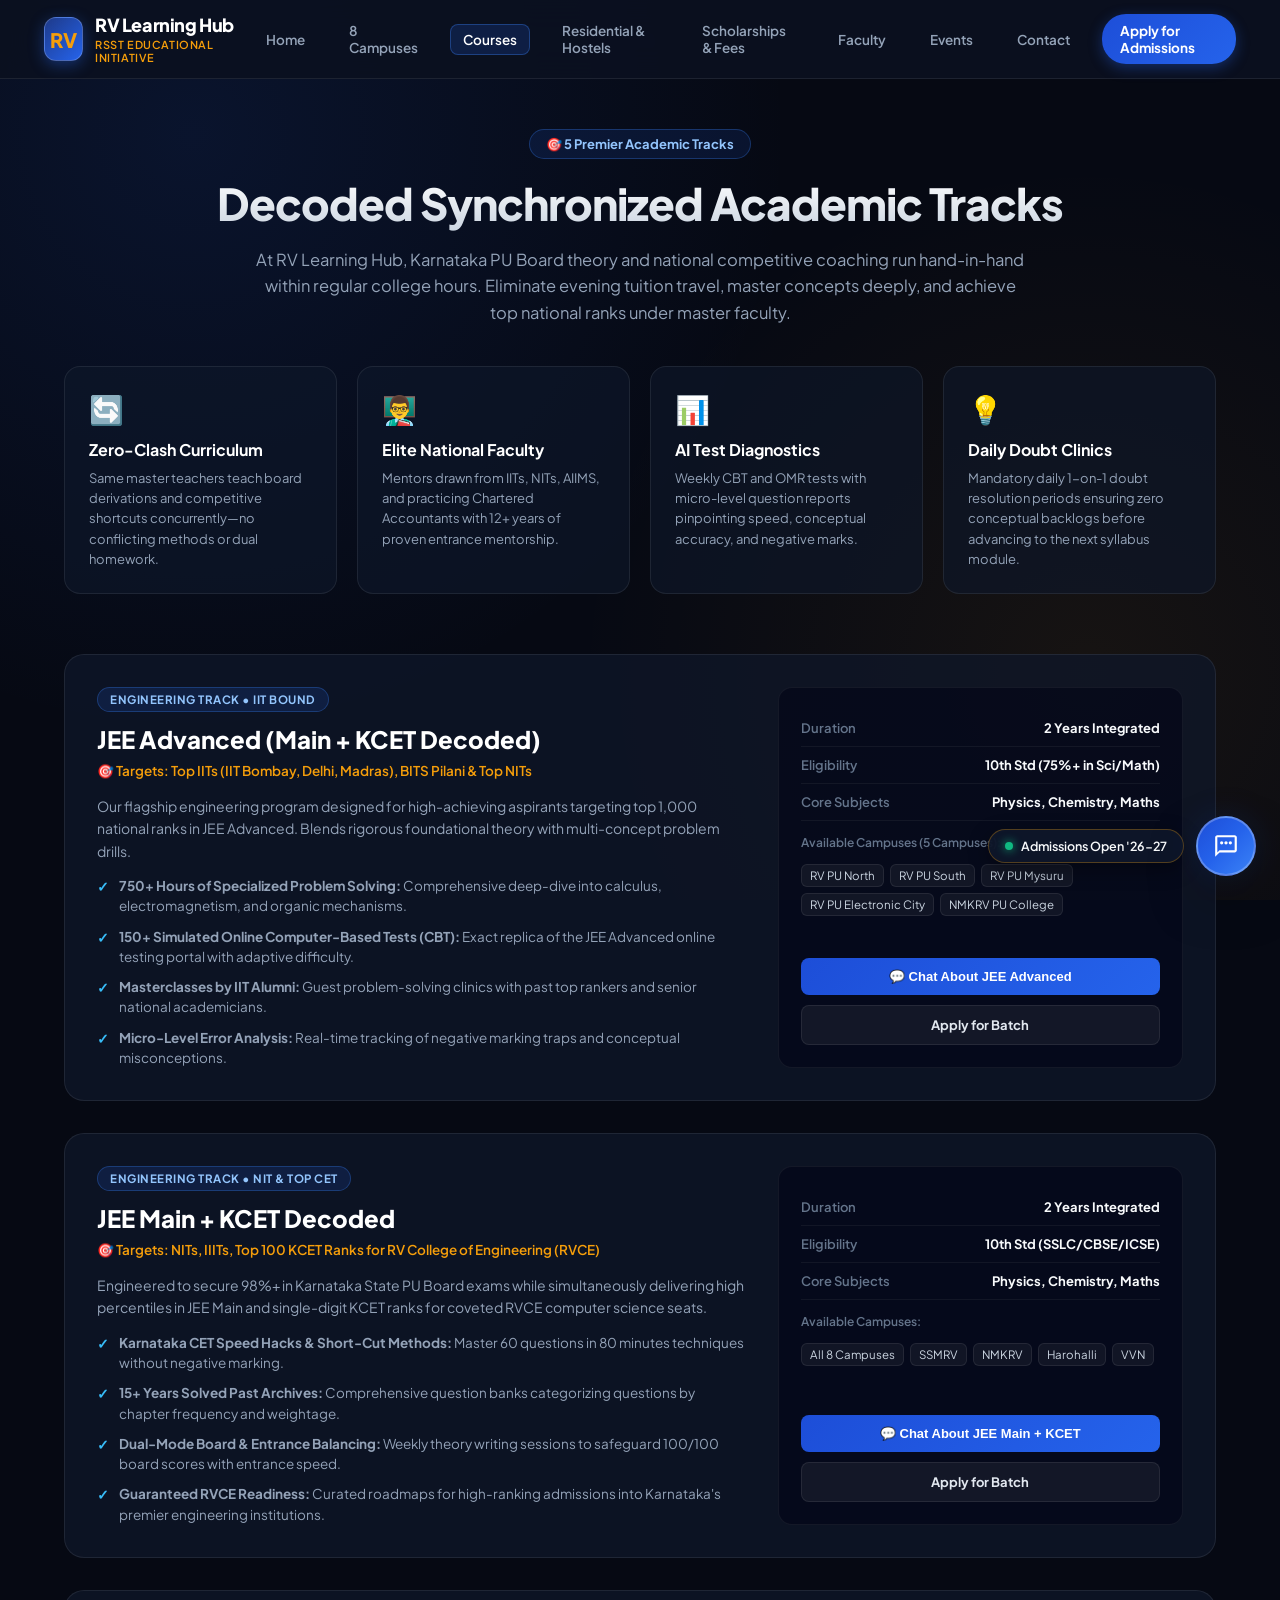
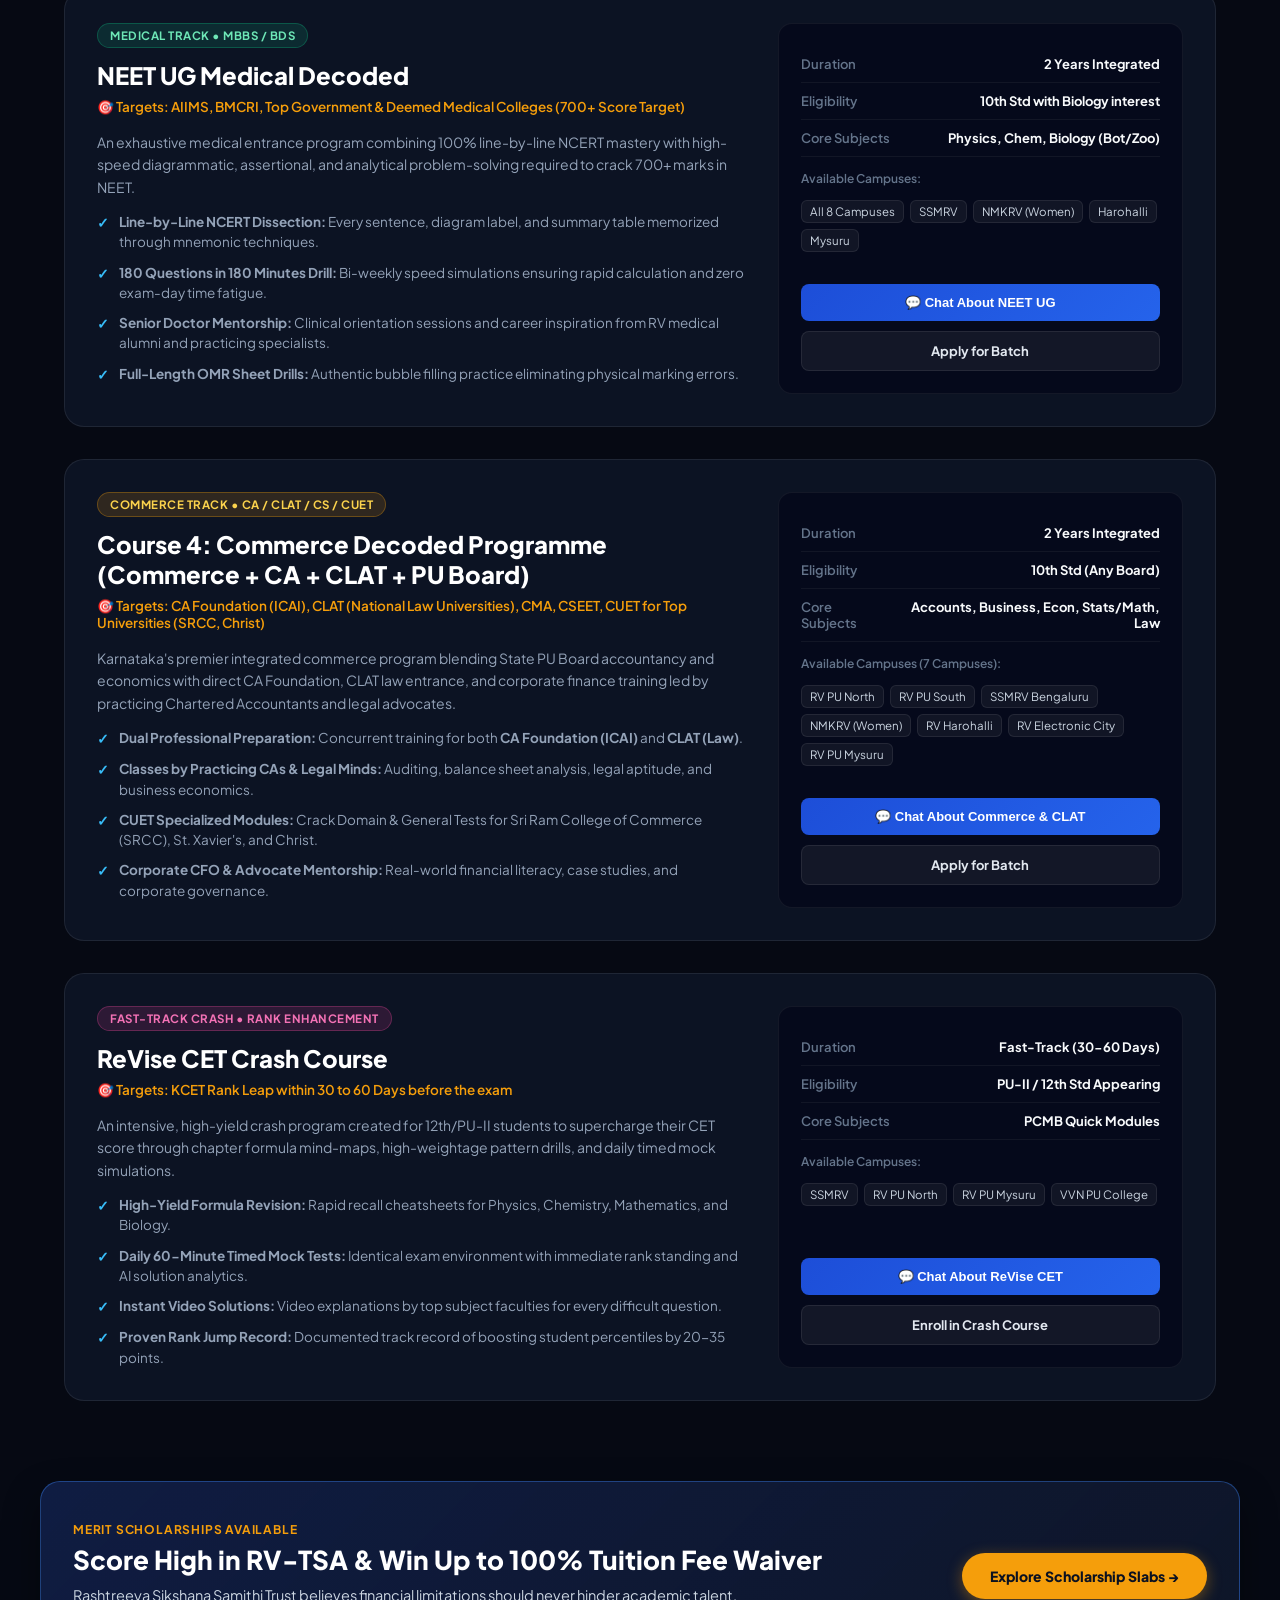
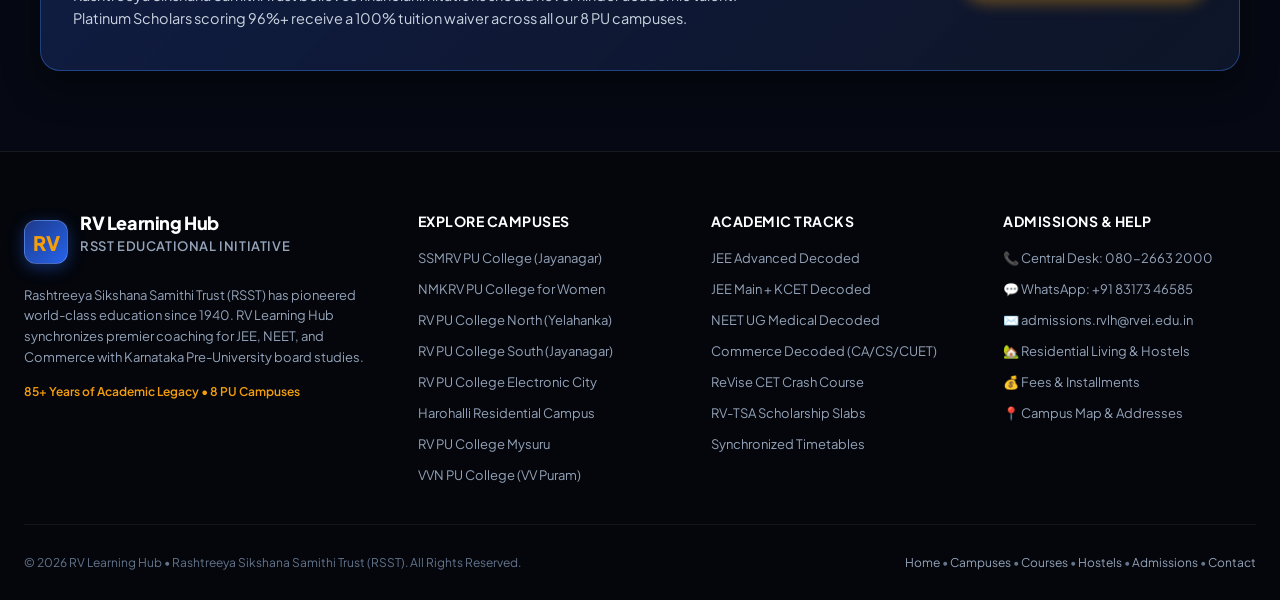
==== commit 02714b45: "feat: align data with official website, fix KCET/RACE responses, add program-at-campus handlers" ====
--- a/courses.html
+++ b/courses.html
@@ -452,13 +452,13 @@
             <span class="meta-label">Core Subjects</span>
             <span class="meta-val">Physics, Chemistry, Maths</span>
           </div>
-          <div style="margin-top: 14px; font-size: 12px; color: var(--site-text-dim); font-weight: 600;">Available Campuses:</div>
+          <div style="margin-top: 14px; font-size: 12px; color: var(--site-text-dim); font-weight: 600;">Available Campuses (5 Campuses):</div>
           <div class="campuses-tag-list">
-            <span class="campus-mini-pill">SSMRV Jayanagar</span>
             <span class="campus-mini-pill">RV PU North</span>
             <span class="campus-mini-pill">RV PU South</span>
-            <span class="campus-mini-pill">RV PU E-City</span>
-            <span class="campus-mini-pill">Harohalli Residential</span>
+            <span class="campus-mini-pill">RV PU Mysuru</span>
+            <span class="campus-mini-pill">RV PU Electronic City</span>
+            <span class="campus-mini-pill">NMKRV PU College</span>
           </div>
         </div>
 
@@ -600,29 +600,29 @@
     <!-- 4. Commerce Decoded Programme -->
     <div class="course-card" id="commerce">
       <div>
-        <span class="course-badge-track badge-commerce">Commerce Track &bull; CA / CS / CUET</span>
-        <h2 class="course-title">Commerce Decoded Programme</h2>
-        <div class="course-targets">🎯 Targets: CA Foundation (ICAI), CMA, CSEET, CUET for Top Central Universities (SRCC, Christ)</div>
+        <span class="course-badge-track badge-commerce">Commerce Track &bull; CA / CLAT / CS / CUET</span>
+        <h2 class="course-title">Course 4: Commerce Decoded Programme (Commerce + CA + CLAT + PU Board)</h2>
+        <div class="course-targets">🎯 Targets: CA Foundation (ICAI), CLAT (National Law Universities), CMA, CSEET, CUET for Top Universities (SRCC, Christ)</div>
         <p style="font-size: 14px; color: var(--site-text-muted); line-height: 1.6;">
-          Karnataka's premier integrated commerce program blending State PU Board accountancy and economics with direct CA Foundation and corporate finance training led by practicing Chartered Accountants.
+          Karnataka's premier integrated commerce program blending State PU Board accountancy and economics with direct CA Foundation, CLAT law entrance, and corporate finance training led by practicing Chartered Accountants and legal advocates.
         </p>
 
         <ul class="feature-list">
           <li class="feature-item">
             <span class="feature-bullet">&#10003;</span>
-            <span><strong>Direct ICAI CA Foundation Coaching:</strong> Accounting, Business Laws, Quantitative Aptitude, and Business Economics.</span>
-          </li>
-          <li class="feature-item">
-            <span class="feature-bullet">&#10003;</span>
-            <span><strong>Classes by Practicing Chartered Accountants:</strong> Learn auditing, balance sheet analysis, and tax concepts from corporate veterans.</span>
-          </li>
-          <li class="feature-item">
-            <span class="feature-bullet">&#10003;</span>
-            <span><strong>CUET Specialized Modules:</strong> Crack General Test and Domain tests for Sri Ram College of Commerce (SRCC) and top universities.</span>
-          </li>
-          <li class="feature-item">
-            <span class="feature-bullet">&#10003;</span>
-            <span><strong>Corporate CFO Guest Series:</strong> Real-world financial literacy, equity research, and leadership mentoring.</span>
+            <span><strong>Dual Professional Preparation:</strong> Concurrent training for both <strong>CA Foundation (ICAI)</strong> and <strong>CLAT (Law)</strong>.</span>
+          </li>
+          <li class="feature-item">
+            <span class="feature-bullet">&#10003;</span>
+            <span><strong>Classes by Practicing CAs & Legal Minds:</strong> Auditing, balance sheet analysis, legal aptitude, and business economics.</span>
+          </li>
+          <li class="feature-item">
+            <span class="feature-bullet">&#10003;</span>
+            <span><strong>CUET Specialized Modules:</strong> Crack Domain & General Tests for Sri Ram College of Commerce (SRCC), St. Xavier's, and Christ.</span>
+          </li>
+          <li class="feature-item">
+            <span class="feature-bullet">&#10003;</span>
+            <span><strong>Corporate CFO & Advocate Mentorship:</strong> Real-world financial literacy, case studies, and corporate governance.</span>
           </li>
         </ul>
       </div>
@@ -639,21 +639,23 @@
           </div>
           <div class="meta-row">
             <span class="meta-label">Core Subjects</span>
-            <span class="meta-val">Accounts, Business, Econ, Stats/Math</span>
-          </div>
-          <div style="margin-top: 14px; font-size: 12px; color: var(--site-text-dim); font-weight: 600;">Available Campuses:</div>
+            <span class="meta-val">Accounts, Business, Econ, Stats/Math, Law</span>
+          </div>
+          <div style="margin-top: 14px; font-size: 12px; color: var(--site-text-dim); font-weight: 600;">Available Campuses (7 Campuses):</div>
           <div class="campuses-tag-list">
-            <span class="campus-mini-pill">SSMRV Jayanagar</span>
+            <span class="campus-mini-pill">RV PU North</span>
+            <span class="campus-mini-pill">RV PU South</span>
+            <span class="campus-mini-pill">SSMRV Bengaluru</span>
             <span class="campus-mini-pill">NMKRV (Women)</span>
-            <span class="campus-mini-pill">RV PU South</span>
+            <span class="campus-mini-pill">RV Harohalli</span>
+            <span class="campus-mini-pill">RV Electronic City</span>
             <span class="campus-mini-pill">RV PU Mysuru</span>
-            <span class="campus-mini-pill">VVN PU College</span>
           </div>
         </div>
 
         <div class="course-action-buttons">
           <button class="btn-course-chat" onclick="openChatWithCourse('commerce')">
-            <span>💬 Chat About Commerce Decoded</span>
+            <span>💬 Chat About Commerce & CLAT</span>
           </button>
           <a href="admissions.html#apply" class="btn-course-apply">Apply for Batch</a>
         </div>
